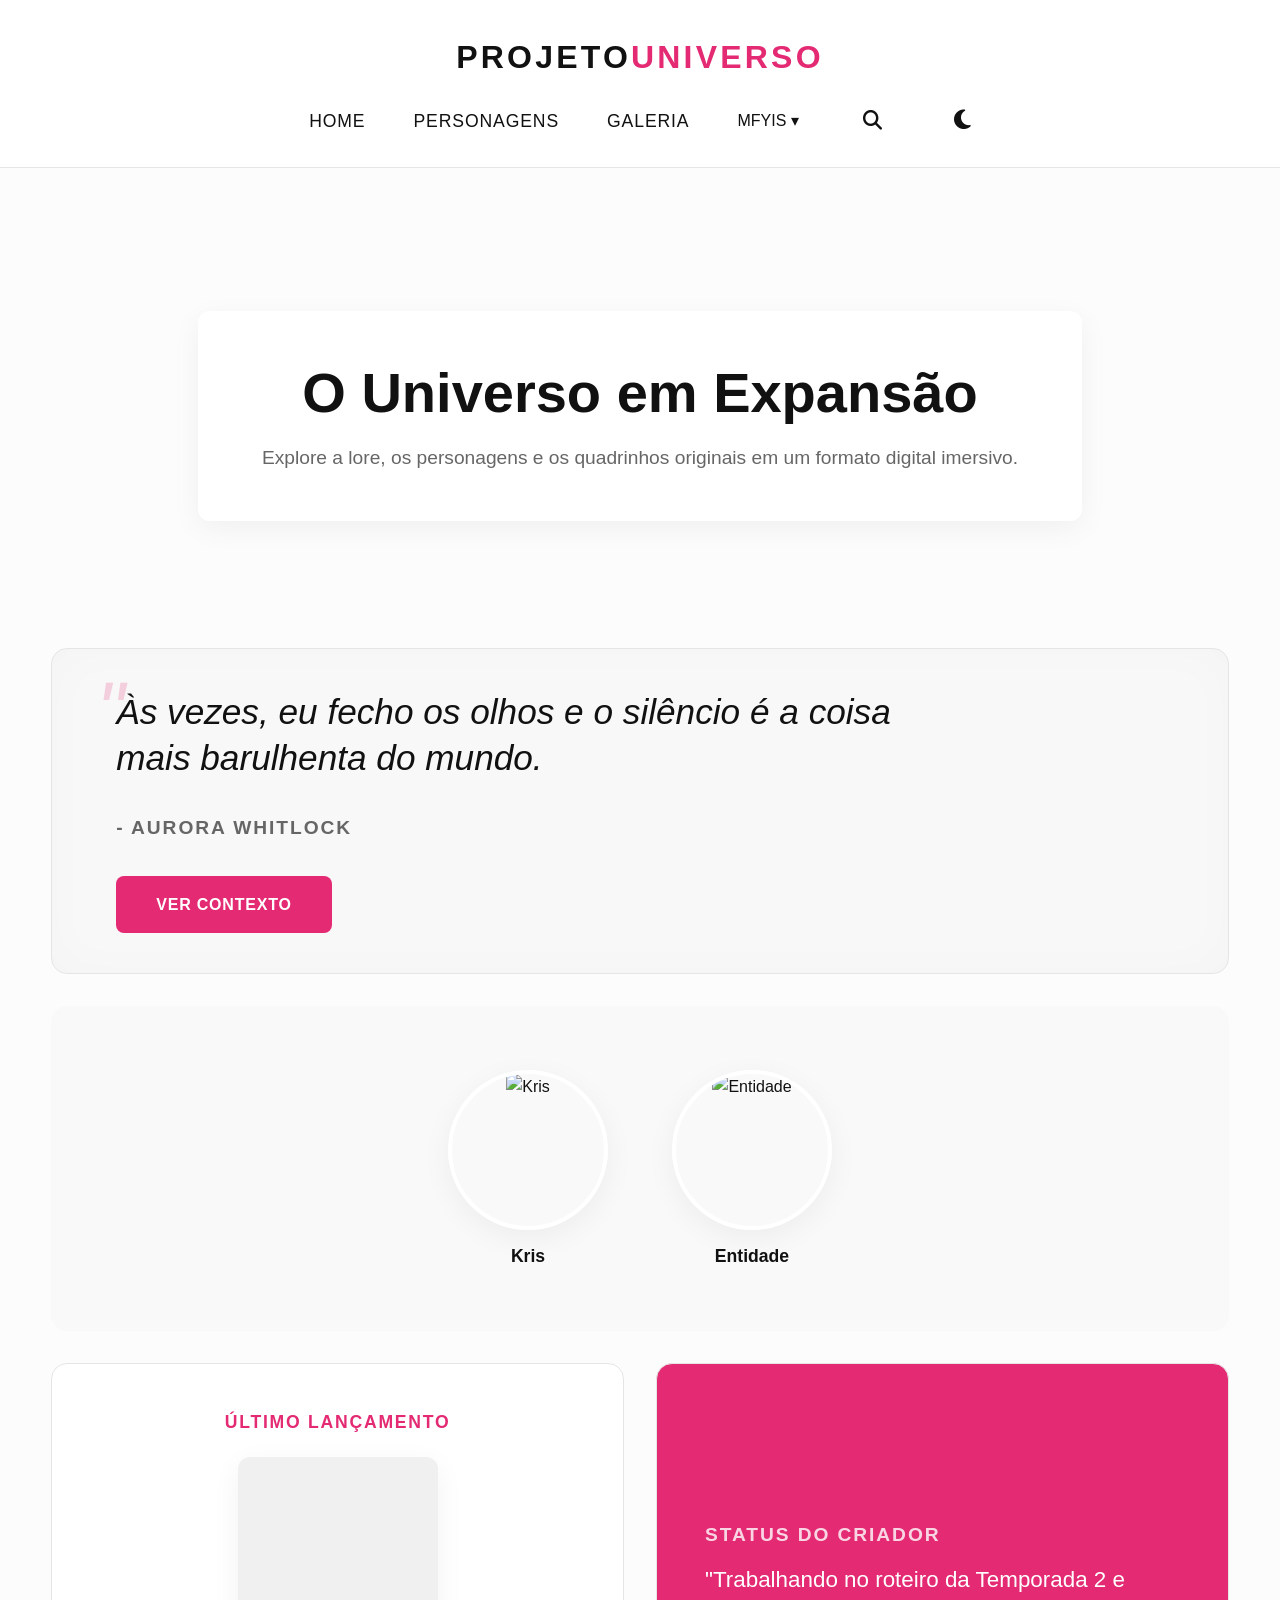
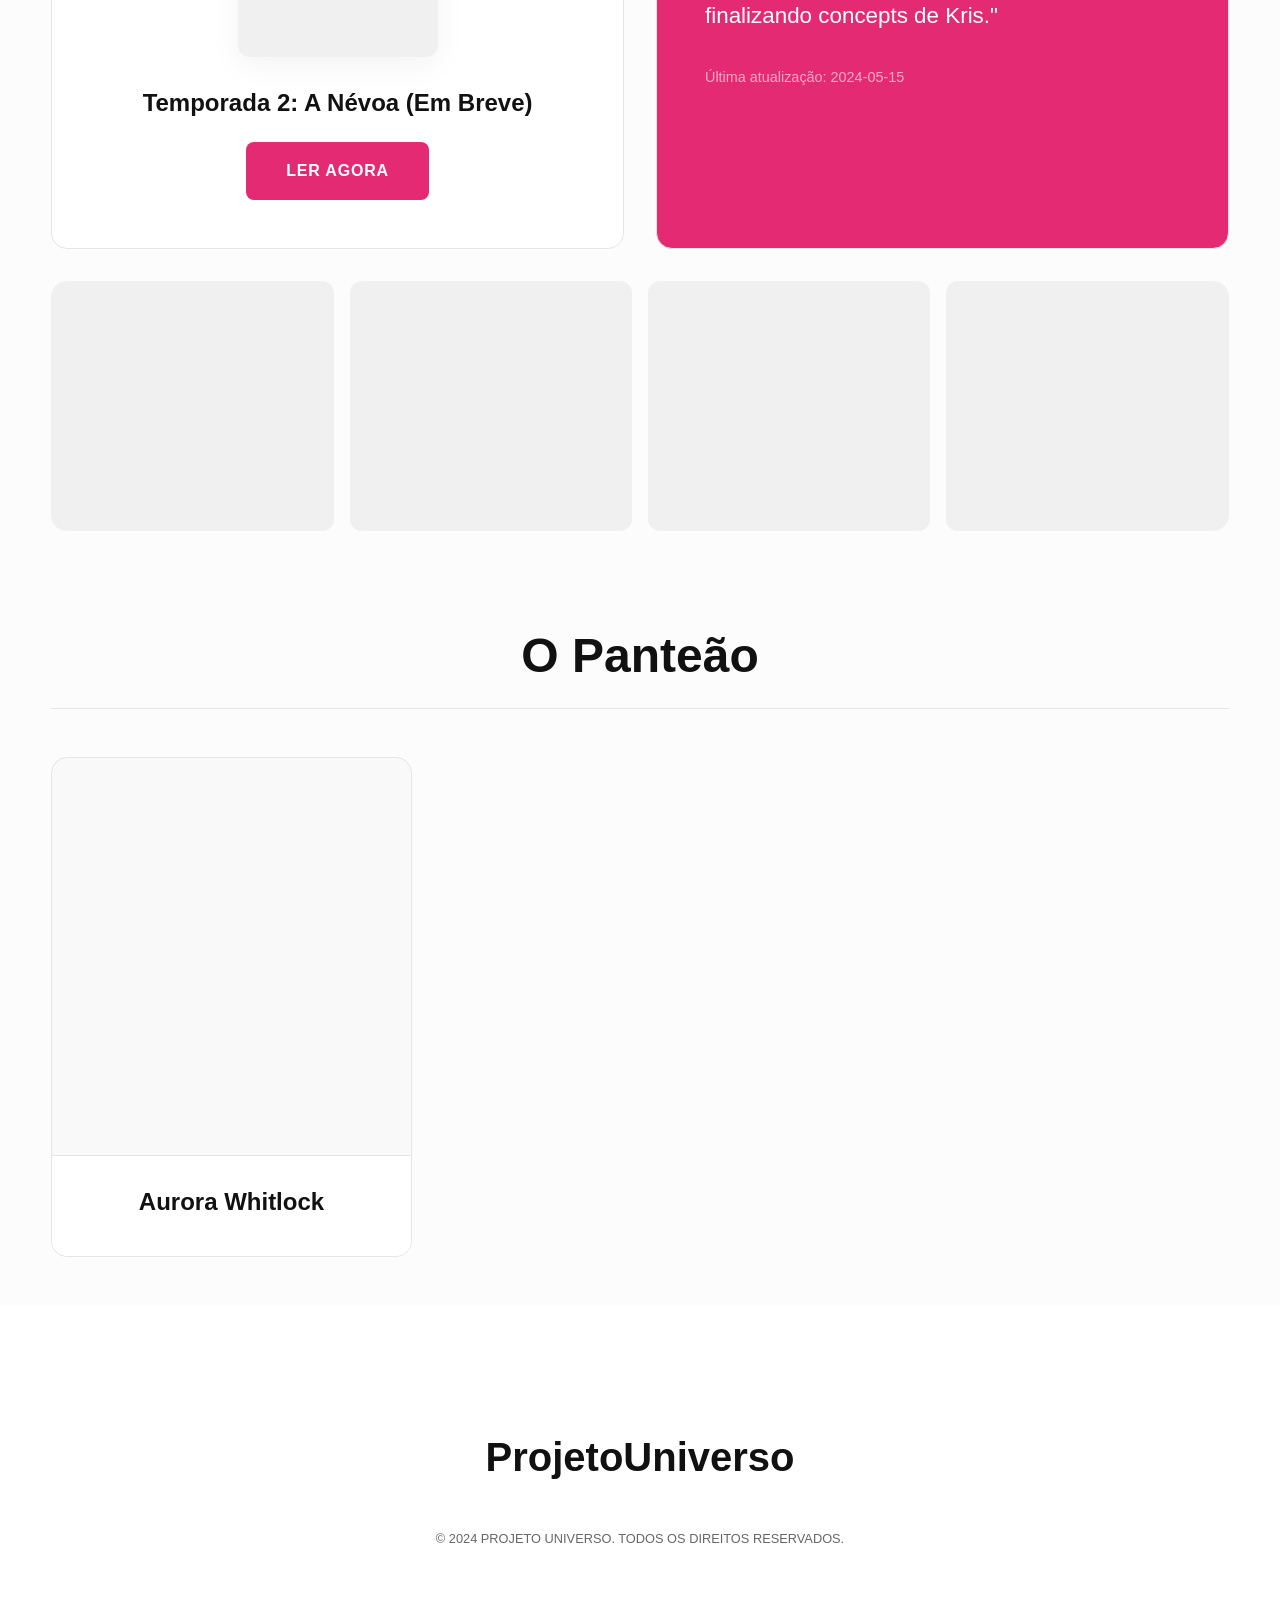
==== index.html @ 07e74000 "Upload inicial da estrutura do SGLM-O" ====
<!DOCTYPE html>
<html lang="pt-BR">
<head>
    <meta charset="UTF-8">
    <meta name="viewport" content="width=device-width, initial-scale=1.0">
    <title>Projeto Universo</title>
    <link rel="stylesheet" href="css/style.css">
    <link rel="stylesheet" href="https://cdnjs.cloudflare.com/ajax/libs/font-awesome/6.4.0/css/all.min.css">
</head>
<body>

    <!-- Global Header -->
    <div id="app-header"></div>

    <main class="container">
        <!-- THE MEGA HOME BENTO GRID -->
        <div class="bento-grid">

            <!-- L1: Hero Banner (Span 12) -->
            <div class="bento-item mega-hero" id="home-hero">
                <!-- Dynamically injected via main.js -->
            </div>

            <!-- L2: Quote Engine (Span 12) -->
            <div class="quote-engine-block" id="home-quote">
                <!-- Dynamically injected via main.js -->
            </div>

            <!-- L3: Categories / Secondary Characters (Span 12) -->
            <div class="bento-item categories-block" id="home-categories">
                <!-- Dynamically injected via main.js -->
            </div>

            <!-- L4: Latest Release (Span 6) -->
            <div class="bento-item mega-release minimal-panel" id="home-latest">
                <!-- Dynamically injected via main.js -->
            </div>

            <!-- L4: Creator Status (Span 6) -->
            <div class="bento-item creator-status-card minimal-panel" id="home-status">
                <!-- Dynamically injected via main.js -->
            </div>

            <!-- L5: Gallery Mosaic (Span 12) -->
            <div class="bento-item gallery-mosaic" id="home-gallery">
                <!-- Dynamically injected via main.js -->
            </div>

        </div>

        <!-- THE PANTHEON (Hub de Personagens) -->
        <h2 id="panteao" class="section-title">O Panteão</h2>
        <div id="characters-grid" class="characters-grid">
            <!-- Dynamically injected via main.js -->
        </div>

    </main>

    <!-- Global Footer -->
    <div id="app-footer"></div>

    <!-- Scripts -->
    <script src="js/database.js"></script>
    <script src="js/main.js"></script>
</body>
</html>
---- css/style.css ----
:root {
    --color-bg-main: #FCFCFC; /* Branco ultra limpo */
    --color-surface: #FFFFFF; /* Superfícies puras */
    --color-primary: #E32A73; /* Rosa Vibrante */
    --color-text-main: #111111; /* Quase preto */
    --color-text-muted: #666666; /* Texto secundário */
    --color-border: #E5E5E5; /* Borda sutil */

    --border-radius-minimal: 16px;
    --transition-smooth: all 0.3s ease;
    --shadow-hover: 0 8px 30px rgba(0, 0, 0, 0.05);
}

@font-face {
    font-family: 'EuropaGroteskSH';
    src: url('../fonts/EuropaGroteskSH.woff2') format('woff2'),
         url('../fonts/EuropaGroteskSH.ttf') format('truetype');
    font-weight: normal;
    font-style: normal;
}

* {
    margin: 0;
    padding: 0;
    box-sizing: border-box;
}

body {
    font-family: 'EuropaGroteskSH', 'Inter', 'Helvetica Neue', sans-serif;
    background-color: var(--color-bg-main);
    color: var(--color-text-main);
    line-height: 1.6;
    overflow-x: hidden;
    display: flex;
    flex-direction: column;
    min-height: 100vh;
}

a {
    text-decoration: none;
    color: inherit;
    transition: var(--transition-smooth);
}

a:hover {
    color: var(--color-primary);
}

h1, h2, h3, h4 {
    color: var(--color-text-main);
    font-weight: 700;
    line-height: 1.2;
}

h1 {
    font-size: 3.5rem;
    margin-bottom: 1rem;
}

h2 {
    font-size: 2.5rem;
    margin-bottom: 1rem;
}

p {
    color: var(--color-text-muted);
}

/* Header Global Centralizado */
.global-header {
    position: sticky;
    top: 0;
    z-index: 9999;
    /* Alterado para usar a variável dinâmica de superfície */
    background-color: var(--color-surface); 
    backdrop-filter: blur(8px);
    /* Alterado para usar a variável dinâmica de borda */
    border-bottom: 1px solid var(--color-border);
    padding: 2rem;
    display: flex;
    flex-direction: column;
    align-items: center;
    gap: 1.5rem;
}

.global-header .logo {
    font-size: 2rem;
    font-weight: bold;
    color: var(--color-text-main);
    text-transform: uppercase;
    letter-spacing: 0.1em;
}

.global-header .logo span {
    color: var(--color-primary);
}

.global-header .nav-links {
    display: flex;
    flex-wrap: wrap; justify-content: center; gap: 3rem;
}

.global-header .nav-links a {
    font-weight: 500;
    font-size: 1.1rem;
    text-transform: uppercase;
    letter-spacing: 0.05em;
    position: relative;
}



/* Dropdown Menu */
.dropdown {
    position: relative;
    display: inline-block;
}

.dropdown-content {
    display: none;
    position: absolute;
    background-color: var(--color-surface);
    min-width: 160px;
    box-shadow: var(--shadow-hover);
    z-index: 1;
    border: 1px solid var(--color-border);
    border-radius: 8px;
    top: 100%;
    left: 50%;
    transform: translateX(-50%);
    padding: 0.5rem 0;
}

.dropdown-content a {
    color: var(--color-text-main);
    padding: 0.8rem 1rem;
    text-decoration: none;
    display: block;
    font-size: 0.9rem !important;
    text-align: center;
}

.dropdown-content a:hover {
    background-color: var(--color-border); /* Para respeitar o Dark Mode */
    color: var(--color-primary);
}

.dropdown:hover .dropdown-content {
    display: block;
}

/* Blindagem Visual de Imagens */
.img-wrapper {
    overflow: hidden;
    position: relative;
    width: 100%;
    background-color: #F0F0F0; /* Fallback */
    border-radius: inherit;
}

.img-responsive {
    width: 100%;
    height: 100%;
    max-width: 100%;
    object-fit: cover;
    display: block;
}

.aspect-square { aspect-ratio: 1/1; }
.aspect-portrait { aspect-ratio: 4/5; }
.aspect-landscape { aspect-ratio: 16/9; }
.aspect-cinematic { aspect-ratio: 21/9; }
.img-circle { aspect-ratio: 1/1; border-radius: 50%; }

/* Lore & Layout Utilities */
.feature-block {
    display: flex;
    flex-wrap: wrap;
    align-items: center;
    gap: 4rem;
    padding: 6rem 0;
}

.feature-block > * {
    flex: 1 1 400px;
}

.feature-block.alt-reverse {
    flex-direction: row-reverse;
}

.badges-row {
    display: flex;
    justify-content: center;
    gap: 4rem;
    padding: 6rem 0;
    flex-wrap: wrap;
}

.badge-item {
    text-align: center;
    width: 200px;
}

.badge-item h4 {
    margin-top: 1.5rem;
    color: var(--color-text-main);
}

.wide-banner {
    padding: 6rem 0;
}

.grid-complex {
    display: grid;
    grid-template-columns: 1fr 2fr 1fr;
    gap: 3rem;
    align-items: center;
    padding: 6rem 0;
}

.footer-cards {
    display: grid;
    grid-template-columns: repeat(auto-fit, minmax(300px, 1fr));
    gap: 2rem;
    padding: 4rem 0;
}

/* Footer Global */
.global-footer {
    margin-top: auto;
    background-color: var(--color-surface);
    color: #FFFFFF;
    padding: 5rem 2rem;
    text-align: center;
}

.global-footer h3 {
    color: #FFFFFF;
    font-size: 1.8rem;
    margin-bottom: 1rem;
    letter-spacing: 0.05em;
}

.global-footer p {
    color: #888888;
    margin-bottom: 3rem;
    max-width: 600px;
    margin-left: auto;
    margin-right: auto;
    font-size: 1.1rem;
}

.global-footer .copyright {
    font-size: 0.9rem;
    border-top: 1px solid #333333;
    padding-top: 2rem;
    color: #555555;
    text-transform: uppercase;
    letter-spacing: 0.1em;
}

/* Utilidade Minimalista para Blocos */
.minimal-panel {
    background-color: var(--color-surface);
    border: 1px solid var(--color-border);
    border-radius: var(--border-radius-minimal);
    transition: var(--transition-smooth);
}

.minimal-panel:hover {
    box-shadow: var(--shadow-hover);
    transform: translateY(-2px);
}

/* Layout Base - Bento Grid */
.container {
    max-width: 1600px;
    margin: 0 auto;
    width: 92%; padding: 3rem 0;
    flex: 1;
}

.bento-grid {
    display: grid;
    grid-template-columns: repeat(12, 1fr);
    grid-auto-rows: minmax(250px, auto);
    gap: 2rem;
}

.bento-item {
    border-radius: var(--border-radius-minimal);
    overflow: hidden;
    position: relative;
    padding: 3rem;
}

/* Mega Home Dynamic Blocks */
.mega-hero {
    grid-column: span 12;
    position: relative;
    border-radius: var(--border-radius-minimal);
    overflow: hidden;
    min-height: 400px;
    display: flex;
    align-items: center;
    justify-content: center;
}

.mega-hero .content-overlay {
    position: absolute;
    z-index: 2;
    text-align: center;
    background: rgba(255, 255, 255, 0.85);
    padding: 3rem 4rem;
    border-radius: 12px;
    backdrop-filter: blur(10px);
    box-shadow: var(--shadow-hover);
}

.mega-release {
    grid-column: span 6;
    display: flex;
    flex-direction: column;
    align-items: center;
    justify-content: center;
    padding: 3rem;
    text-align: center;
    background: var(--color-surface);
}

/* JOIA DO PROJETO: Motor de Citações (Pop-out) */
.quote-engine-block {
    grid-column: span 12;
    background-color: #F8F8F8;
    border: 1px solid var(--color-border);
    border-radius: var(--border-radius-minimal);
    position: relative;
    overflow: visible; /* CRITICAL for pop-out effect */
    display: flex;
    align-items: center;
    padding: 2.5rem 4rem;
    box-shadow: inset 0 0 50px rgba(0,0,0,0.02);
}

.quote-engine-block .quote-content {
    flex: 1;
    z-index: 2;
    padding-right: 250px; /* Space for the image */
}

.quote-text {
    font-size: 2.2rem;
    font-style: italic;
    color: var(--color-text-main);
    line-height: 1.3;
    margin-bottom: 100px;
    position: relative;
}

.quote-text::before {
    content: '"';
    font-size: 5rem;
    color: var(--color-primary);
    opacity: 0.2;
    position: absolute;
    top: -30px;
    left: -20px;
}

.quote-engine-block .character-popout {
    position: absolute;
    right: 20px;
    bottom: 0;
    width: 350px;
    z-index: 3;
    pointer-events: none; /* Let clicks pass through if needed */
    filter: drop-shadow(-10px 10px 20px rgba(0,0,0,0.15));
    transform: translateY(20px) scale(1.05); /* The Pop-out magic */
}

/* Mosaico Galeria */
.gallery-mosaic {
    grid-column: span 12;
    display: grid;
    grid-template-columns: 1fr 1fr 1fr 1fr;
    gap: 1rem;
    padding: 0; /* No padding, pure images */
    border: none;
    background: transparent;
}

.mosaic-item {
    border-radius: 12px;
    overflow: hidden;
    height: 100%;
}

/* Creator Status */
.creator-status-card {
    grid-column: span 6;
    background: var(--color-primary);
    color: #FFFFFF;
    display: flex;
    flex-direction: column;
    justify-content: center;
    padding: 3rem;
}

/* Categories / Personagens Secundários (Zoom Interno) */
.categories-block {
    grid-column: span 12;
    background-color: #F9F9F9;
    padding: 4rem 2rem;
    display: flex;
    justify-content: center;
    align-items: center;
    gap: 4rem;
    flex-wrap: wrap;
    border-radius: var(--border-radius-minimal);
}

.category-circle-wrapper {
    width: 160px;
    height: 160px;
    border-radius: 50%;
    overflow: hidden;
    position: relative;
    margin: 0 auto;
    box-shadow: var(--shadow-hover);
    border: 4px solid var(--color-surface);
}
.category-circle-wrapper img {
    width: 100%;
    height: 100%;
    object-fit: cover;
    transition: transform 0.5s cubic-bezier(0.25, 0.46, 0.45, 0.94);
}
.category-item:hover .category-circle-wrapper img {
    transform: scale(1.18);
}
.category-item {
    text-align: center;
    cursor: pointer;
    transition: var(--transition-smooth);
}
.category-item h4 {
    margin-top: 1rem;
    font-size: 1.1rem;
    color: var(--color-text-main);
}

.creator-status-card h3 {
    color: #FFFFFF;
    font-size: 1.2rem;
    text-transform: uppercase;
    letter-spacing: 0.1em;
    margin-bottom: 1rem;
    opacity: 0.8;
}

.creator-status-card p {
    color: #FFFFFF;
    font-size: 1.4rem;
    font-weight: 500;
}

/* Hub Characters (Masonry/Grid) */
.section-title {
    margin-top: 6rem;
    margin-bottom: 3rem;
    font-size: 3rem;
    padding-bottom: 1.5rem;
    border-bottom: 1px solid var(--color-border);
    text-align: center;
}

.characters-grid {
    display: grid;
    grid-template-columns: repeat(auto-fill, minmax(320px, 1fr));
    gap: 3rem;
}

.character-card {
    position: relative;
    height: 500px;
    background-color: #F9F9F9;
    display: flex;
    flex-direction: column;
    justify-content: flex-end;
    padding: 0;
    overflow: hidden;
}

.character-card img.char-png {
    position: absolute;
    bottom: 0;
    left: 50%;
    transform: translateX(-50%);
    max-height: 100%;
    z-index: 1;
    transition: var(--transition-smooth);
}

.character-card:hover img.char-png {
    transform: translateX(-50%) scale(1.02);
}

.character-card .info {
    position: relative;
    z-index: 2;
    background: var(--color-surface);
    padding: 2rem;
    text-align: center;
    border-top: 1px solid var(--color-border);
}

.character-card .info h3 {
    margin-bottom: 0.5rem;
    font-size: 1.5rem;
}

.character-card .info span {
    font-size: 1rem;
    color: var(--color-text-muted);
    text-transform: uppercase;
    letter-spacing: 0.05em;
}

/* Character Template - Continuous Dossier */
.char-header {
    height: 50vh;
    background-size: cover;
    background-position: center;
    background-color: #F5F5F5;
    border-bottom: 1px solid var(--color-border);
}

.dossier-container {
    max-width: 900px;
    margin: 0 auto;
    width: 92%; padding: 3rem 0;
    background: var(--color-surface);
    border: 1px solid var(--color-border);
    border-top: none;
}

.dossier-title {
    font-size: 4rem;
    text-align: center;
    color: var(--color-text-main);
    margin-bottom: 4rem;
    text-transform: uppercase;
    letter-spacing: 0.05em;
}

.dossier-section {
    padding-bottom: 5rem;
    text-align: center;
}

.dossier-section h2 {
    font-size: 2rem;
    color: var(--color-primary);
    margin-bottom: 2.5rem;
    text-transform: uppercase;
    letter-spacing: 0.1em;
}

.dossier-separator {
    border: none;
    height: 1px;
    background: linear-gradient(to right, transparent, var(--color-border), transparent);
    margin: 0 auto 5rem;
    width: 60%;
}

.data-grid {
    display: grid;
    grid-template-columns: repeat(auto-fit, minmax(200px, 1fr));
    gap: 2rem;
    text-align: center;
}

.data-row {
    margin-bottom: 100px;
}

.data-row strong {
    color: var(--color-text-main);
    display: block;
    font-size: 1rem;
    text-transform: uppercase;
    letter-spacing: 0.1em;
    margin-bottom: 0.5rem;
}

.data-row p {
    font-size: 1.1rem;
    color: var(--color-text-muted);
}

.relation-card {
    background-color: #F9F9F9;
    border: 1px solid var(--color-border);
    padding: 2.5rem;
    border-radius: var(--border-radius-minimal);
    margin-bottom: 100px;
    text-align: center;
}

.relation-card h4 {
    font-size: 1.5rem;
    color: var(--color-primary);
    margin-bottom: 1rem;
}

.gallery-grid {
    display: grid;
    grid-template-columns: repeat(auto-fill, minmax(320px, 1fr));
    gap: 1.5rem;
}

.gallery-item {
    width: 100%;
    aspect-ratio: 1;
    object-fit: cover;
    border-radius: var(--border-radius-minimal);
    border: 1px solid var(--color-border);
}

/* =========================================
   SGLM-O: PREMIUM DARK MODE
   ========================================= */
body.dark-mode {
    /* Paleta Base Sofisticada (Pretos profundos e Cinzas elegantes) */
    --color-bg-main: #09090B; /* Preto absoluto pro fundo da página */
    --color-surface: #18181B; /* Cinza chumbo para os painéis e cards */
    --color-text-main: #FAFAFA; /* Branco puro para alto contraste na leitura */
    --color-text-muted: #A1A1AA; /* Cinza prateado para subtítulos */
    --color-border: #27272A; /* Borda quase invisível, só para dar volume */
    --shadow-hover: 0 8px 30px rgba(0, 0, 0, 0.6); /* Sombra mais densa */
}

body.dark-mode .mega-hero .content-overlay {
    background: rgba(17, 17, 17, 0.85); /* Fundo escuro com a mesma transparência */
}

/* 1. Header & Glassmorphism no Dark Mode */
body.dark-mode .global-header {
    background-color: rgba(9, 9, 11, 0.85) !important;
    border-bottom: 1px solid var(--color-border) !important;
}

body.dark-mode .dropdown-content {
    background-color: var(--color-surface) !important;
    border-color: transparent !important; /* Remove a bordinha visível */
    box-shadow: 0 10px 40px rgba(0, 0, 0, 0.6) !important; /* Sombra premium para dar profundidade */
}

/* 2. Seamless Dark Mode (Efeito "Sem Caixas") */
body.dark-mode .quote-engine-block,
body.dark-mode .categories-block,
body.dark-mode .character-card,
body.dark-mode .relation-card,
body.dark-mode .minimal-panel {
    background-color: transparent !important;
    border-color: transparent !important;
    box-shadow: none !important;
}

body.dark-mode .character-card .info {
    background-color: transparent !important;
    border-top: none !important;
}

body.dark-mode .category-circle-wrapper {
    border-color: transparent !important;
    background-color: transparent !important;
}

/* 3. Ajuste fino de Contrastes Específicos */
body.dark-mode .toast-message {
    background-color: var(--color-surface) !important;
    color: var(--color-text-main) !important;
    border-left: 4px solid var(--color-primary) !important;
}

/* =========================================
   HOTFIX: CORREÇÃO DOS ESPAÇAMENTOS QUEBRADOS
   ========================================= */
.quote-text { margin-bottom: 2rem !important; }
.data-row { margin-bottom: 2rem !important; }
.relation-card { margin-bottom: 2rem !important; }
.gallery-toolbar { margin-bottom: 2rem !important; }

/* 4. Suavização de Imagens Brilhantes (Opcional, mas muito premium) */
body.dark-mode img {
    filter: brightness(0.9) contrast(1.1);
    transition: filter 0.3s ease;
}

body.dark-mode img:hover {
    filter: brightness(1) contrast(1);
}

.manga-container {
    max-width: 800px;
    margin: 0 auto;
    display: flex;
    flex-direction: column;
}

.manga-page {
    width: 100%;
    display: block;
    margin: 0;
}

/* Utilities */
.btn {
    display: inline-block;
    padding: 1rem 2.5rem;
    background-color: var(--color-primary);
    color: #FFFFFF !important;
    border-radius: 8px;
    font-weight: 600;
    transition: var(--transition-smooth);
    border: none;
    cursor: pointer;
    text-transform: uppercase;
    letter-spacing: 0.05em;
}

.btn:hover {
    background-color: #c21e5e;
    color: #FFFFFF !important;
    transform: translateY(-2px);
    box-shadow: var(--shadow-hover);
}

.btn-outline {
    background-color: transparent;
    color: var(--color-text-main) !important;
    border: 1px solid var(--color-border);
}

.btn-outline:hover {
    border-color: var(--color-primary);
    background-color: var(--color-primary);
    color: #FFFFFF !important;
}

.text-center {
    text-align: center;
    margin-bottom: 3rem;
}
/* SGLM-O PREMIUM MINIMALIST & GALLERY ARMOR */

.img-container {
    aspect-ratio: 1 / 1;
    overflow: hidden;
    border-radius: 8px;
    background-color: var(--color-surface);
    position: relative;
}

.img-fit {
    width: 100%;
    height: 100%;
    object-fit: cover;
    display: block;
}

/* RARITY BADGES */
.rarity-badge {
    position: absolute;
    top: 10px;
    left: 10px;
    width: 20px;
    height: 20px;
    border-radius: 50%;
    z-index: 10;
    box-shadow: 0 2px 4px rgba(0,0,0,0.3);
    border: 2px solid rgba(255,255,255,0.8);
}

.rarity-common { background-color: #A0A0A0; }
.rarity-rare { background-color: #4A90E2; }
.rarity-epic { background-color: #9013FE; }
.rarity-legendary { background-color: #F5A623; }

.rarity-aurora {
    background: linear-gradient(45deg, #E32A73, #500020, #E32A73);
    background-size: 200% 200%;
    animation: auroraFlow 3s ease infinite;
}

@keyframes auroraFlow {
    0% { background-position: 0% 50%; }
    50% { background-position: 100% 50%; }
    100% { background-position: 0% 50%; }
}

/* GALLERY GRID LAYOUTS */
.gallery-toolbar {
    display: flex;
    gap: 1.5rem;
    margin-bottom: 100px;
    align-items: center;
    flex-wrap: wrap;
}

.albums-grid {
    display: grid;
    grid-template-columns: repeat(auto-fill, minmax(320px, 1fr));
    gap: 3rem; /* 3rem minimum gap enforced */
}

.album-card {
    display: flex;
    flex-direction: column;
    gap: 0.5rem;
    cursor: pointer;
    transition: transform 0.2s;
}

.album-card:hover {
    transform: translateY(-5px);
}

.album-labels {
    font-size: 0.85rem;
    color: var(--color-text-muted);
    display: flex;
    justify-content: space-between;
}

.album-title {
    font-weight: 600;
    color: var(--color-text-main);
    margin: 0;
}

.photos-grid {
    display: grid;
    grid-template-columns: repeat(auto-fill, minmax(320px, 1fr));
    gap: 3rem; /* Enforced */
}

.photo-card {
    display: flex;
    flex-direction: column;
    gap: 0.5rem;
    position: relative;
}

.photo-card .drag-handle {
    display: none;
    position: absolute;
    top: 10px;
    right: 10px;
    background: rgba(0,0,0,0.6);
    color: white;
    width: 30px;
    height: 30px;
    border-radius: 4px;
    text-align: center;
    line-height: 30px;
    cursor: grab;
    z-index: 20;
}

.edit-mode .photo-card .drag-handle {
    display: block;
}

/* ADVANCED PHOTO VIEWER MODAL */
.photo-modal {
    position: fixed;
    top: 0;
    left: 0;
    width: 100%;
    height: 100%;
    background-color: rgba(10, 10, 10, 0.95);
    z-index: 9999;
    display: flex;
    flex-direction: column;
    opacity: 0;
    pointer-events: none;
    transition: opacity 0.3s ease;
}

.photo-modal.active {
    opacity: 1;
    pointer-events: auto;
}

.modal-header {
    display: flex;
    justify-content: flex-end;
    padding: 1.5rem;
}

.modal-close {
    background: none;
    border: none;
    color: white;
    font-size: 2rem;
    cursor: pointer;
}

.modal-body {
    flex: 1;
    display: flex;
    align-items: center;
    justify-content: center;
    position: relative;
    padding: 2rem;
    overflow: hidden;
}

.modal-img {
    max-width: 100%;
    max-height: 100%;
    object-fit: contain; /* Respect original ratio */
    transition: transform 0.3s ease;
}

.modal-nav {
    position: absolute;
    top: 50%;
    transform: translateY(-50%);
    background: rgba(255,255,255,0.1);
    border: none;
    color: white;
    font-size: 3rem;
    padding: 2rem 1rem;
    cursor: pointer;
    transition: background 0.2s;
}

.modal-nav:hover { background: rgba(255,255,255,0.2); }
.modal-nav.prev { left: 0; }
.modal-nav.next { right: 0; }

.modal-footer {
    display: flex;
    justify-content: center;
    gap: 2rem;
    padding: 1.5rem;
    color: white;
}

.modal-footer button {
    background: none;
    border: none;
    color: white;
    font-size: 1.2rem;
    cursor: pointer;
}
/* Floating Dock Controls */
.reader-dock {
    position: fixed;
    bottom: 100px;
    left: 50%;
    transform: translateX(-50%);
    background: rgba(17, 17, 17, 0.85);
    backdrop-filter: blur(10px);
    border: 1px solid #333333;
    padding: 1rem 2rem;
    border-radius: 50px;
    display: flex;
    gap: 1.5rem;
    z-index: 9999;
    box-shadow: 0 10px 30px rgba(0,0,0,0.5);
}

.dock-btn {
    background: none;
    border: none;
    color: #FFFFFF;
    font-size: 1.2rem;
    cursor: pointer;
    transition: color 0.2s;
}

.dock-btn:hover, .dock-btn.active {
    color: var(--color-primary);
}

.dock-divider {
    width: 1px;
    background: #444;
}

.single-page-mode .manga-page {
    display: none;
    max-height: 90vh;
    width: auto;
    max-width: 100%;
    object-fit: contain;
}

.single-page-mode .manga-page.active {
    display: block;
}

.page-nav {
    display: none;
}

.single-page-mode .page-nav {
    display: flex;
    position: fixed;
    top: 50%;
    transform: translateY(-50%);
    background: rgba(0,0,0,0.5);
    color: white;
    border: none;
    font-size: 3rem;
    padding: 2rem 1rem;
    cursor: pointer;
    z-index: 100;
    transition: background 0.3s;
}

.single-page-mode .page-nav:hover {
    background: var(--color-primary);
}

.page-nav.prev { left: 0; border-top-right-radius: 12px; border-bottom-right-radius: 12px; }
.page-nav.next { right: 0; border-top-left-radius: 12px; border-bottom-left-radius: 12px; }

/* SGLM-O Toolbar Override */
.toolbar-select {
    padding: 0.8rem 1.2rem;
    border-radius: 8px;
    border: none !important;
    outline: none !important;
    background-color: var(--color-surface) !important;
    color: var(--color-text-main) !important;
    font-weight: 500;
    cursor: pointer;
    box-shadow: 0 2px 4px rgba(0,0,0,0.05);
    transition: var(--transition-smooth);
}

.toolbar-select:hover {
    box-shadow: var(--shadow-hover);
}

/* SGLM-O FAB & Star Icons */
.fab-edit {
    position: fixed;
    bottom: 100px;
    right: 40px;
    width: 60px;
    height: 60px;
    border-radius: 50%;
    background-color: var(--color-surface);
    color: var(--color-text-main);
    border: none;
    box-shadow: 0 4px 12px rgba(0,0,0,0.15);
    font-size: 1.5rem;
    cursor: pointer;
    z-index: 9999;
    transition: all 0.3s ease;
    display: flex;
    align-items: center;
    justify-content: center;
}

.fab-edit:hover {
    transform: translateY(-5px);
    box-shadow: 0 6px 16px rgba(0,0,0,0.2);
}

.fab-edit.active {
    background-color: var(--color-primary);
    color: #FFFFFF;
}

.cover-star {
    position: absolute;
    top: 15px;
    right: 15px;
    color: #FFFFFF;
    font-size: 1.5rem;
    z-index: 30;
    cursor: pointer;
    opacity: 0;
    transition: all 0.2s ease;
    filter: drop-shadow(0 2px 4px rgba(0,0,0,0.5));
}

.photo-card:hover .cover-star {
    opacity: 0.7;
}

.cover-star:hover {
    opacity: 1 !important;
    transform: scale(1.1);
}

.cover-star.is-cover {
    opacity: 1;
    color: var(--color-primary);
}

.photo-card {
    transition: transform 0.4s ease, opacity 0.4s ease;
}

/* SGLM-O Premium Toast */
.toast-container {
    position: fixed;
    top: 20px;
    left: 50%;
    transform: translateX(-50%);
    z-index: 10000;
    display: flex;
    flex-direction: column;
    gap: 10px;
    pointer-events: none;
}

.toast-message {
    background: #FFFFFF;
    color: var(--color-text-main);
    padding: 1rem 2rem;
    border-radius: 8px;
    border-left: 4px solid var(--color-primary);
    box-shadow: 0 4px 12px rgba(0,0,0,0.15);
    font-weight: 500;
    display: flex;
    align-items: center;
    gap: 1rem;
    pointer-events: auto;
    animation: slideDownToast 0.4s ease forwards;
    transition: opacity 0.4s ease, transform 0.4s ease;
}

.toast-message.hide {
    opacity: 0;
    transform: translateY(-20px);
}

@keyframes slideDownToast {
    from { opacity: 0; transform: translateY(-20px); }
    to { opacity: 1; transform: translateY(0); }
}

/* =========================================
   SGLM-O NATIVE GRID MASONRY
   ========================================= */
.masonry-native-grid {
    display: grid;
    gap: 0 3rem; /* Only horizontal gap, vertical handled by span/auto-rows */
    grid-auto-rows: 10px;
    align-items: start;
}

.masonry-grid-item {
    width: 100%;
    margin-bottom: 2rem; /* Ensure some bottom margin within the span */
    transition: transform 0.2s;
}

/* Allow dynamic height for album photos to preserve aspect ratio */
.album-masonry-img {
    aspect-ratio: auto !important; /* Override 1/1 */
    min-height: 200px;
}

body.dark-mode .omnibar-content,
body.dark-mode .modal-split,
body.dark-mode .lore-popover {
    border-color: transparent !important;
}

/* Fix CSS gap conflicts from old grid classes */
.photos-grid.masonry-native-grid {
    display: grid !important;
}

/* =========================================
   SGLM-O ASSET INSPECTION MODAL (SPLIT-SCREEN)
   ========================================= */
.photo-modal {
    position: fixed;
    top: 0;
    left: 0;
    width: 100%;
    height: 100%;
    background-color: rgba(10, 10, 10, 0.95);
    z-index: 9999;
    opacity: 0;
    pointer-events: none;
    transition: opacity 0.3s ease;
    display: flex;
    justify-content: center;
    align-items: center;
    padding: 2rem;
}

.photo-modal.active {
    opacity: 1;
    pointer-events: auto;
}

.modal-split {
    display: flex;
    width: 100%;
    max-width: 1600px;
    height: 100%;
    max-height: 90vh;
    background-color: var(--color-surface);
    border-radius: 16px;
    overflow: hidden;
    box-shadow: 0 25px 50px -12px rgba(0, 0, 0, 0.5);
}

.modal-img-container {
    flex: 0 0 75%;
    background-color: var(--color-bg-main);
    display: flex;
    align-items: center;
    justify-content: center;
    overflow: hidden;
    position: relative;
    cursor: grab;
}

.modal-img-container:active {
    cursor: grabbing;
}

.modal-img {
    max-width: 100%;
    max-height: 100%;
    object-fit: contain;
    transition: transform 0.1s ease-out;
    transform-origin: center center;
}

.modal-sidebar {
    flex: 0 0 25%;
    padding: 3rem 2rem;
    background-color: var(--color-surface);
    overflow-y: auto;
    border-left: 1px solid var(--color-border);
}

.modal-close {
    position: fixed;
    top: 2rem;
    right: 2rem;
    background: var(--color-surface);
    color: var(--color-text-main);
    border: none;
    width: 50px;
    height: 50px;
    border-radius: 50%;
    font-size: 2rem;
    cursor: pointer;
    z-index: 10000;
    display: flex;
    align-items: center;
    justify-content: center;
    box-shadow: 0 4px 12px rgba(0,0,0,0.15);
    transition: transform 0.2s ease;
}

.modal-close:hover {
    transform: scale(1.1);
    background: var(--color-primary);
    color: #FFF;
}

.modal-nav {
    position: fixed;
    top: 50%;
    transform: translateY(-50%);
    background: var(--color-surface);
    color: var(--color-text-main);
    border: none;
    width: 60px;
    height: 60px;
    border-radius: 50%;
    font-size: 2.5rem;
    cursor: pointer;
    z-index: 10000;
    display: flex;
    align-items: center;
    justify-content: center;
    box-shadow: 0 4px 12px rgba(0,0,0,0.15);
    transition: transform 0.2s ease;
}

.modal-nav:hover {
    transform: translateY(-50%) scale(1.1);
    background: var(--color-primary);
    color: #FFF;
}

.modal-nav.prev { left: 2rem; }
.modal-nav.next { right: calc(25% + 2rem); }

@media (max-width: 1024px) {
    .modal-split { flex-direction: column; }
    .modal-img-container { flex: 0 0 60%; }
    .modal-sidebar { flex: 0 0 40%; border-left: none; border-top: 1px solid var(--color-border); }
    .modal-nav.next { right: 2rem; }
}


/* FIX FOR MODAL VISIBILITY */
.photo-modal {
    position: fixed !important;
    top: 0 !important;
    left: 0 !important;
    width: 100vw !important;
    height: 100vh !important;
    background-color: rgba(10, 10, 10, 0.95) !important;
    z-index: 99999 !important;
    display: flex !important;
    justify-content: center !important;
    align-items: center !important;
    padding: 2rem !important;
    opacity: 0;
    pointer-events: none;
}

.photo-modal.active {
    opacity: 1 !important;
    pointer-events: auto !important;
}

.modal-split {
    display: flex !important;
    flex-direction: row !important;
    width: 100% !important;
    max-width: 1600px !important;
    height: 100% !important;
    max-height: 90vh !important;
    background-color: var(--color-surface) !important;
    border-radius: 16px !important;
    overflow: hidden !important;
    box-shadow: 0 25px 50px -12px rgba(0, 0, 0, 0.5) !important;
    z-index: 100000 !important;
}

.modal-img-container {
    flex: 0 0 75% !important;
    background-color: var(--color-bg-main) !important;
    display: flex !important;
    align-items: center !important;
    justify-content: center !important;
    position: relative !important;
}

.modal-sidebar {
    flex: 0 0 25% !important;
    padding: 3rem 2rem !important;
    background-color: var(--color-surface) !important;
    border-left: 1px solid var(--color-border) !important;
    display: block !important;
}

.modal-close, .modal-nav {
    z-index: 100001 !important;
}

/* =========================================
   SGLM-O OMNIBAR (SEARCH ENGINE)
========================================= */
#omnibar-overlay {
    position: fixed;
    top: 0;
    left: 0;
    width: 100vw;
    height: 100vh;
    background: rgba(0, 0, 0, 0.4);
    backdrop-filter: blur(8px);
    -webkit-backdrop-filter: blur(8px);
    z-index: 9999;
    display: flex;
    justify-content: center;
    align-items: flex-start;
    padding-top: 15vh;
    opacity: 0;
    pointer-events: none;
    transition: opacity 0.3s ease;
}

#omnibar-overlay.active {
    opacity: 1;
    pointer-events: auto;
}

#omnibar {
    width: 90%;
    max-width: 600px;
    background: var(--color-surface);
    border-radius: 12px;
    box-shadow: 0 20px 40px rgba(0,0,0,0.3);
    border: 1px solid var(--color-border);
    overflow: hidden;
    transform: translateY(-20px) scale(0.95);
    transition: transform 0.3s cubic-bezier(0.175, 0.885, 0.32, 1.275);
    display: flex;
    flex-direction: column;
}

#omnibar-overlay.active #omnibar {
    transform: translateY(0) scale(1);
}

#omnibar-input {
    width: 100%;
    border: none;
    padding: 1.5rem;
    font-size: 1.2rem;
    background: transparent;
    color: var(--color-text-main);
    outline: none;
    border-bottom: 1px solid var(--color-border);
    font-family: inherit;
}

#omnibar-input::placeholder {
    color: var(--color-text-muted);
}

#omnibar-results {
    max-height: 400px;
    overflow-y: auto;
    padding: 0.5rem 0;
}

.omnibar-group-title {
    padding: 0.8rem 1.5rem 0.3rem 1.5rem;
    font-size: 0.8rem;
    text-transform: uppercase;
    letter-spacing: 0.05em;
    color: var(--color-primary);
    font-weight: 600;
}

.omnibar-result {
    display: block;
    padding: 1rem 1.5rem;
    color: var(--color-text-main);
    text-decoration: none;
    font-size: 1rem;
    transition: background 0.2s, padding-left 0.2s;
    cursor: pointer;
}

.omnibar-result:hover,
.omnibar-result.selected {
    background: var(--color-bg-main);
    padding-left: 2rem;
    color: var(--color-primary);
}

.omnibar-empty {
    padding: 2rem;
    text-align: center;
    color: var(--color-text-muted);
}
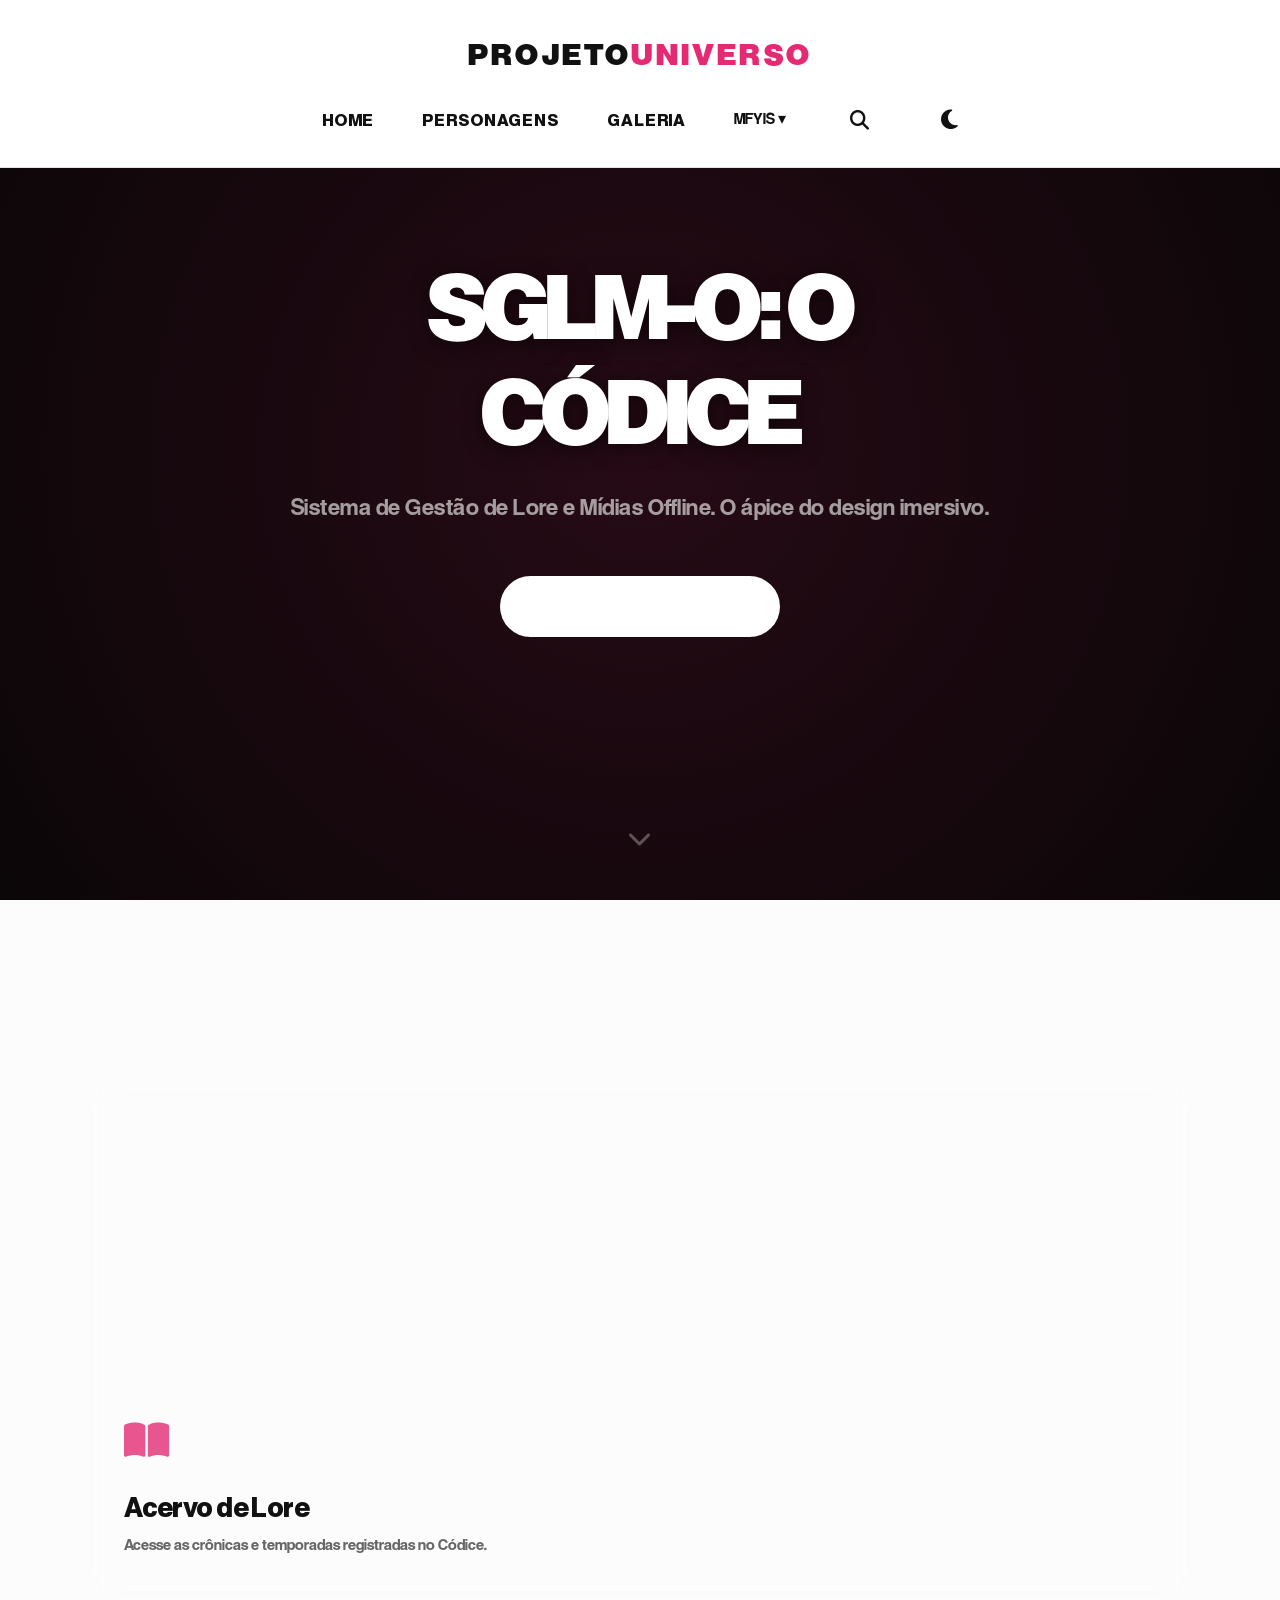
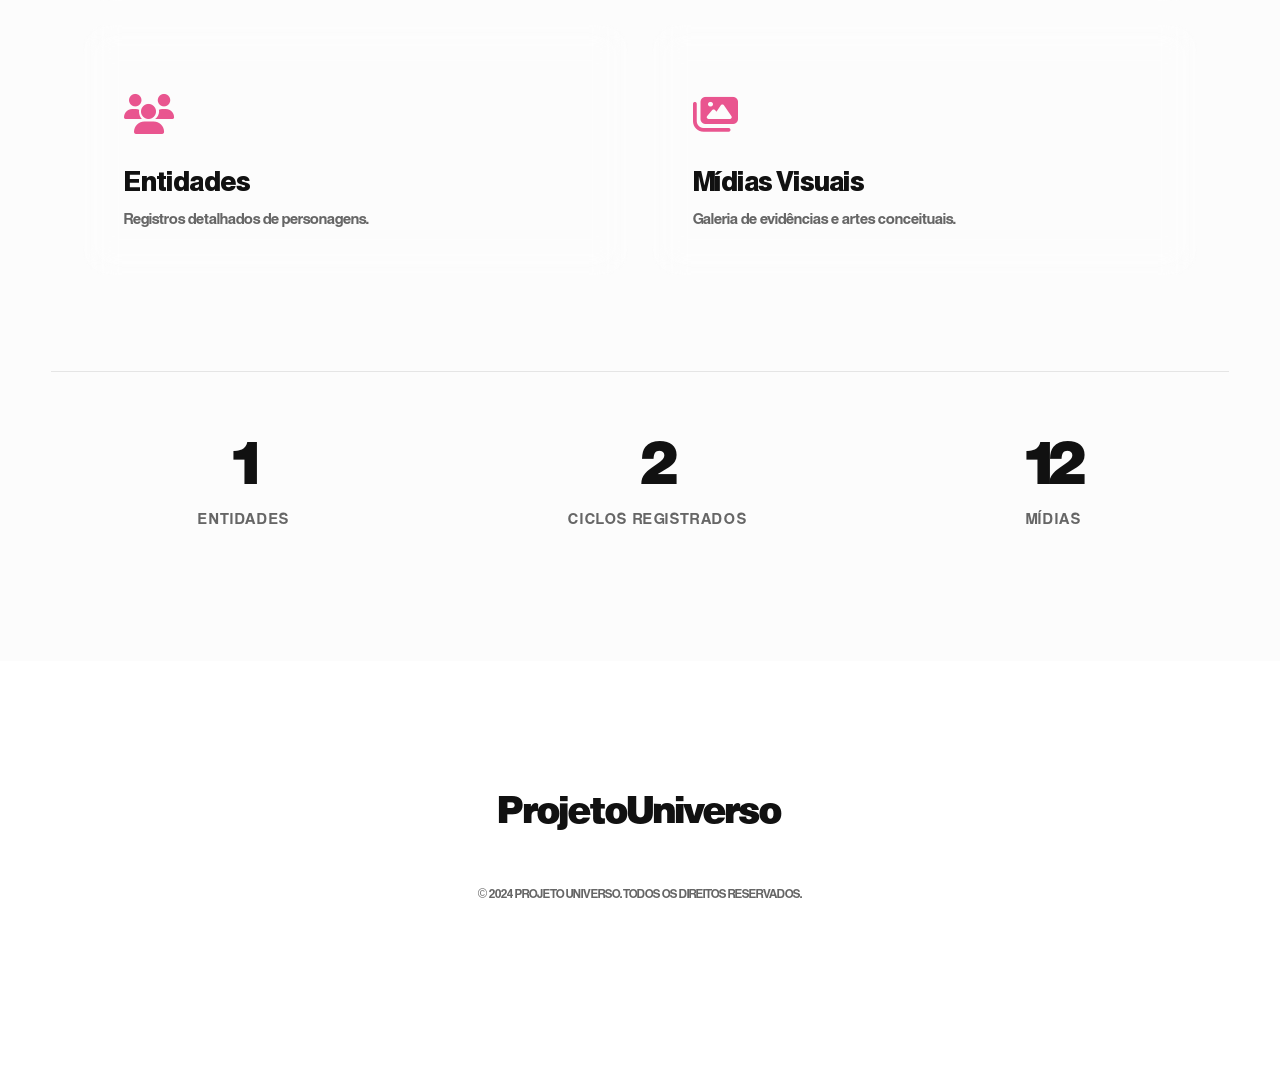
==== commit c97599be: "feat(ui): redesign index to AAA standard with Bento Grid and scroll animations - Restructured index." ====
--- a/index.html
+++ b/index.html
@@ -3,57 +3,79 @@
 <head>
     <meta charset="UTF-8">
     <meta name="viewport" content="width=device-width, initial-scale=1.0">
-    <title>Projeto Universo</title>
+    <title>SGLM-O: Projeto Aurora</title>
     <link rel="stylesheet" href="css/style.css">
     <link rel="stylesheet" href="https://cdnjs.cloudflare.com/ajax/libs/font-awesome/6.4.0/css/all.min.css">
 </head>
 <body>
 
     <!-- Global Header -->
-    <div id="app-header"></div>
+    <div id="app-header" style="position: absolute; width: 100%; z-index: 10000; background: transparent; border: none;"></div>
 
-    <main class="container">
-        <!-- THE MEGA HOME BENTO GRID -->
-        <div class="bento-grid">
+    <main class="home-main">
+        <!-- 1. THE HERO SECTION -->
+        <section class="hero hero-premium">
+            <div class="hero-bg-glow"></div>
+            <div class="hero-content reveal">
+                <h1 class="hero-title">SGLM-O: O CÓDICE</h1>
+                <p class="hero-subtitle">Sistema de Gestão de Lore e Mídias Offline. O ápice do design imersivo.</p>
+                <button class="btn btn-premium" onclick="document.getElementById('bento-modules').scrollIntoView({behavior: 'smooth'})">
+                    Acessar Sistema
+                </button>
+            </div>
+            <div class="scroll-indicator">
+                <i class="fa-solid fa-chevron-down"></i>
+            </div>
+        </section>
 
-            <!-- L1: Hero Banner (Span 12) -->
-            <div class="bento-item mega-hero" id="home-hero">
+        <!-- 2. TYPOGRAPHY MARQUEE -->
+        <div class="marquee-premium reveal">
+            <div class="marquee-content">
+                <span>LORE // PERSONAGENS // GALERIAS // ARQUIVOS CONFIDENCIAIS //</span>
+                <span>LORE // PERSONAGENS // GALERIAS // ARQUIVOS CONFIDENCIAIS //</span>
+                <span>LORE // PERSONAGENS // GALERIAS // ARQUIVOS CONFIDENCIAIS //</span>
+            </div>
+        </div>
+
+        <!-- 3. THE BENTO GRID -->
+        <section id="bento-modules" class="bento-container container">
+            <div class="bento-grid-modern">
+                <!-- Cards (Dynamically injected via main.js or hardcoded based on request) -->
+                <!-- LORE / LER AGORA -->
+                <a href="manga-reader.html" class="bento-card glass-panel bento-large reveal">
+                    <div class="bento-inner">
+                        <i class="fa-solid fa-book-open"></i>
+                        <h3>Acervo de Lore</h3>
+                        <p>Acesse as crônicas e temporadas registradas no Códice.</p>
+                    </div>
+                </a>
+
+                <!-- PERSONAGENS -->
+                <a href="personagens.html" class="bento-card glass-panel bento-medium reveal">
+                    <div class="bento-inner">
+                        <i class="fa-solid fa-users"></i>
+                        <h3>Entidades</h3>
+                        <p>Registros detalhados de personagens.</p>
+                    </div>
+                </a>
+
+                <!-- GALERIA -->
+                <a href="galeria.html" class="bento-card glass-panel bento-medium reveal">
+                    <div class="bento-inner">
+                        <i class="fa-solid fa-images"></i>
+                        <h3>Mídias Visuais</h3>
+                        <p>Galeria de evidências e artes conceituais.</p>
+                    </div>
+                </a>
+            </div>
+        </section>
+
+        <!-- 4. SYSTEM STATUS / ESTATÍSTICAS -->
+        <section class="system-stats-premium container reveal">
+            <div class="stats-row" id="home-stats">
                 <!-- Dynamically injected via main.js -->
             </div>
-
-            <!-- L2: Quote Engine (Span 12) -->
-            <div class="quote-engine-block" id="home-quote">
-                <!-- Dynamically injected via main.js -->
-            </div>
-
-            <!-- L3: Categories / Secondary Characters (Span 12) -->
-            <div class="bento-item categories-block" id="home-categories">
-                <!-- Dynamically injected via main.js -->
-            </div>
-
-            <!-- L4: Latest Release (Span 6) -->
-            <div class="bento-item mega-release minimal-panel" id="home-latest">
-                <!-- Dynamically injected via main.js -->
-            </div>
-
-            <!-- L4: Creator Status (Span 6) -->
-            <div class="bento-item creator-status-card minimal-panel" id="home-status">
-                <!-- Dynamically injected via main.js -->
-            </div>
-
-            <!-- L5: Gallery Mosaic (Span 12) -->
-            <div class="bento-item gallery-mosaic" id="home-gallery">
-                <!-- Dynamically injected via main.js -->
-            </div>
-
-        </div>
-
-        <!-- THE PANTHEON (Hub de Personagens) -->
-        <h2 id="panteao" class="section-title">O Panteão</h2>
-        <div id="characters-grid" class="characters-grid">
-            <!-- Dynamically injected via main.js -->
-        </div>
-
+        </section>
     </main>
 
     <!-- Global Footer -->
--- a/css/style.css
+++ b/css/style.css
@@ -13,9 +13,22 @@
 
 @font-face {
     font-family: 'EuropaGroteskSH';
-    src: url('../fonts/EuropaGroteskSH.woff2') format('woff2'),
-         url('../fonts/EuropaGroteskSH.ttf') format('truetype');
-    font-weight: normal;
+    src: url('../assets/fonts/EUROPAGROTESKSH-MED.OTF') format('opentype');
+    font-weight: 500;
+    font-style: normal;
+}
+
+@font-face {
+    font-family: 'EuropaGroteskSH';
+    src: url('../assets/fonts/EUROPA GROTESK SH DEMBOL.TTF') format('truetype');
+    font-weight: 600;
+    font-style: normal;
+}
+
+@font-face {
+    font-family: 'EuropaGroteskSH';
+    src: url('../assets/fonts/EUROPA-GROTESK-SH-BOLD.OTF') format('opentype');
+    font-weight: 700;
     font-style: normal;
 }
 
@@ -27,6 +40,9 @@
 
 body {
     font-family: 'EuropaGroteskSH', 'Inter', 'Helvetica Neue', sans-serif;
+    font-weight: 500;
+    -webkit-font-smoothing: antialiased;
+    -moz-osx-font-smoothing: grayscale;
     background-color: var(--color-bg-main);
     color: var(--color-text-main);
     line-height: 1.6;
@@ -50,6 +66,7 @@
     color: var(--color-text-main);
     font-weight: 700;
     line-height: 1.2;
+    letter-spacing: -0.02em;
 }
 
 h1 {
@@ -101,7 +118,7 @@
 }
 
 .global-header .nav-links a {
-    font-weight: 500;
+    font-weight: 600;
     font-size: 1.1rem;
     text-transform: uppercase;
     letter-spacing: 0.05em;
@@ -470,6 +487,8 @@
     margin-top: 6rem;
     margin-bottom: 3rem;
     font-size: 3rem;
+    font-weight: 700;
+    letter-spacing: -0.02em;
     padding-bottom: 1.5rem;
     border-bottom: 1px solid var(--color-border);
     text-align: center;
@@ -547,6 +566,8 @@
 
 .dossier-title {
     font-size: 4rem;
+    font-weight: 700;
+    letter-spacing: 0.05em;
     text-align: center;
     color: var(--color-text-main);
     margin-bottom: 4rem;
@@ -725,11 +746,11 @@
     color: #FFFFFF !important;
     border-radius: 8px;
     font-weight: 600;
+    letter-spacing: 0.05em;
+    text-transform: uppercase;
     transition: var(--transition-smooth);
     border: none;
     cursor: pointer;
-    text-transform: uppercase;
-    letter-spacing: 0.05em;
 }
 
 .btn:hover {
@@ -1470,3 +1491,295 @@
     text-align: center;
     color: var(--color-text-muted);
 }
+
+
+/* SGLM-O Character Name */
+.char-name {
+    font-weight: 700;
+    letter-spacing: -0.02em;
+}
+
+/* =========================================
+   SGLM-O PREMIUM HOME V2 (O CÓDICE)
+   ========================================= */
+
+/* Hero Premium */
+.hero-premium {
+    position: relative;
+    width: 100vw;
+    height: 100vh;
+    display: flex;
+    flex-direction: column;
+    justify-content: center;
+    align-items: center;
+    text-align: center;
+    overflow: hidden;
+    background-color: #050505; /* Fundo extremamente escuro */
+}
+
+/* Fundo da Aurora no Hero */
+.hero-bg-glow {
+    position: absolute;
+    top: 50%;
+    left: 50%;
+    width: 150vw;
+    height: 150vw;
+    transform: translate(-50%, -50%);
+    background: radial-gradient(circle, rgba(227, 42, 115, 0.15) 0%, rgba(5, 5, 5, 1) 70%);
+    z-index: 1;
+    pointer-events: none;
+    animation: pulseGlow 10s infinite alternate cubic-bezier(0.4, 0, 0.2, 1);
+}
+
+@keyframes pulseGlow {
+    0% { transform: translate(-50%, -50%) scale(1); opacity: 0.8; }
+    100% { transform: translate(-50%, -50%) scale(1.1); opacity: 1; }
+}
+
+.hero-content {
+    position: relative;
+    z-index: 2;
+    padding: 2rem;
+    max-width: 800px;
+}
+
+.hero-title {
+    font-family: 'EuropaGroteskSH', sans-serif;
+    font-weight: 700;
+    font-size: clamp(3rem, 8vw, 6rem);
+    color: #FFFFFF;
+    letter-spacing: -0.04em; /* Impactante */
+    margin-bottom: 1rem;
+    line-height: 1.1;
+    text-shadow: 0 4px 20px rgba(0,0,0,0.5);
+}
+
+.hero-subtitle {
+    font-family: 'EuropaGroteskSH', sans-serif;
+    font-weight: 500;
+    font-size: clamp(1rem, 2vw, 1.5rem);
+    color: rgba(255, 255, 255, 0.6); /* text-muted elegante */
+    letter-spacing: 0.02em;
+    margin-bottom: 3rem;
+}
+
+/* Premium Button (CTA) */
+.btn-premium {
+    background-color: var(--color-surface);
+    color: var(--color-text-main);
+    padding: 1.2rem 3rem;
+    border-radius: 50px;
+    font-weight: 600;
+    font-size: 1.1rem;
+    letter-spacing: 0.05em;
+    text-transform: uppercase;
+    border: 1px solid rgba(255, 255, 255, 0.1);
+    box-shadow: 0 0 0 rgba(227, 42, 115, 0);
+    transition: all 0.4s cubic-bezier(0.16, 1, 0.3, 1);
+    cursor: pointer;
+    position: relative;
+    overflow: hidden;
+}
+
+/* O "Molho" do Hover */
+.btn-premium:hover {
+    transform: scale(1.05);
+    background-color: #FFFFFF;
+    color: var(--color-primary);
+    box-shadow: 0 0 30px rgba(227, 42, 115, 0.4);
+}
+
+.scroll-indicator {
+    position: absolute;
+    bottom: 40px;
+    left: 50%;
+    transform: translateX(-50%);
+    z-index: 2;
+    color: rgba(255, 255, 255, 0.3);
+    font-size: 1.5rem;
+    animation: bounceScroll 2s infinite cubic-bezier(0.4, 0, 0.2, 1);
+}
+
+@keyframes bounceScroll {
+    0%, 100% { transform: translate(-50%, 0); opacity: 0.3; }
+    50% { transform: translate(-50%, 10px); opacity: 1; }
+}
+
+
+/* Marquee Premium */
+.marquee-premium {
+    width: 100%;
+    overflow: hidden;
+    padding: 1.5rem 0;
+    background: transparent;
+    border-top: 1px solid rgba(255, 255, 255, 0.05);
+    border-bottom: 1px solid rgba(255, 255, 255, 0.05);
+    display: flex;
+    white-space: nowrap;
+}
+
+.marquee-content {
+    display: flex;
+    animation: marqueeScroll 20s linear infinite;
+}
+
+.marquee-content span {
+    font-family: 'EuropaGroteskSH', sans-serif;
+    font-weight: 700;
+    font-size: 1.2rem;
+    letter-spacing: 0.2em;
+    color: transparent;
+    -webkit-text-stroke: 1px rgba(255, 255, 255, 0.3); /* Outline text */
+    padding: 0 2rem;
+}
+
+@keyframes marqueeScroll {
+    0% { transform: translateX(0); }
+    100% { transform: translateX(-33.33%); } /* Assuming 3 identical spans */
+}
+
+
+/* Bento Grid Modern */
+.bento-container {
+    padding: 6rem 2rem;
+}
+
+.bento-grid-modern {
+    display: grid;
+    grid-template-columns: repeat(12, 1fr);
+    grid-auto-rows: 250px;
+    gap: 1.5rem;
+}
+
+.bento-card {
+    border-radius: 24px;
+    padding: 2.5rem;
+    display: flex;
+    flex-direction: column;
+    justify-content: flex-end;
+    text-decoration: none;
+    position: relative;
+    overflow: hidden;
+}
+
+.bento-large { grid-column: span 12; grid-row: span 2; }
+.bento-medium { grid-column: span 6; grid-row: span 1; }
+
+@media (max-width: 768px) {
+    .bento-medium { grid-column: span 12; }
+    .bento-large { grid-row: span 1; }
+}
+
+/* Glassmorphism */
+.glass-panel {
+    background: rgba(255, 255, 255, 0.03);
+    backdrop-filter: blur(16px);
+    -webkit-backdrop-filter: blur(16px);
+    border: 1px solid rgba(255, 255, 255, 0.05);
+    transition: all 0.5s cubic-bezier(0.16, 1, 0.3, 1);
+}
+
+body.light-mode .glass-panel {
+    background: rgba(0, 0, 0, 0.03);
+    border: 1px solid rgba(0, 0, 0, 0.05);
+}
+body.light-mode .marquee-content span {
+    -webkit-text-stroke: 1px rgba(0, 0, 0, 0.3);
+}
+
+.glass-panel:hover {
+    transform: translateY(-5px) scale(1.02);
+    border-color: rgba(255, 255, 255, 0.2);
+    box-shadow: 0 20px 40px rgba(0,0,0,0.2), inset 0 0 0 1px rgba(227, 42, 115, 0.2);
+}
+body.light-mode .glass-panel:hover {
+    border-color: rgba(0, 0, 0, 0.2);
+    box-shadow: 0 20px 40px rgba(0,0,0,0.05), inset 0 0 0 1px rgba(227, 42, 115, 0.2);
+}
+
+.bento-inner {
+    z-index: 2;
+}
+
+.bento-card i {
+    font-size: 2.5rem;
+    color: var(--color-primary);
+    margin-bottom: auto;
+    display: block;
+    padding-bottom: 2rem;
+    opacity: 0.8;
+    transition: opacity 0.3s;
+}
+
+.bento-card:hover i {
+    opacity: 1;
+}
+
+.bento-card h3 {
+    font-family: 'EuropaGroteskSH', sans-serif;
+    font-weight: 600;
+    font-size: 1.8rem;
+    color: var(--color-text-main);
+    margin-bottom: 0.5rem;
+}
+
+.bento-card p {
+    font-family: 'EuropaGroteskSH', sans-serif;
+    font-weight: 500;
+    color: var(--color-text-muted);
+    font-size: 1rem;
+}
+
+/* System Stats Premium */
+.system-stats-premium {
+    padding: 4rem 2rem 8rem 2rem;
+    border-top: 1px solid var(--color-border);
+}
+
+.stats-row {
+    display: flex;
+    justify-content: space-around;
+    align-items: center;
+    flex-wrap: wrap;
+    gap: 3rem;
+}
+
+.stat-item {
+    text-align: center;
+}
+
+.stat-number {
+    font-family: 'EuropaGroteskSH', sans-serif;
+    font-weight: 700;
+    font-size: clamp(3rem, 5vw, 5rem);
+    color: var(--color-text-main);
+    line-height: 1;
+    letter-spacing: -0.05em;
+}
+
+.stat-label {
+    font-family: 'EuropaGroteskSH', sans-serif;
+    font-weight: 500;
+    font-size: 1rem;
+    text-transform: uppercase;
+    letter-spacing: 0.1em;
+    color: var(--color-text-muted);
+    margin-top: 0.5rem;
+}
+
+/* Scroll Animations */
+.reveal {
+    opacity: 0;
+    transform: translateY(40px);
+    transition: all 0.8s cubic-bezier(0.16, 1, 0.3, 1);
+}
+
+.reveal.active {
+    opacity: 1;
+    transform: translateY(0);
+}
+
+/* Garantir que o header sobreponha a hero section perfeitamente se estiver no topo */
+body.dark-mode .hero-premium h1, body.dark-mode .hero-premium p {
+    /* Já estilizado inline ou herda, apenas para segurança caso haja overrides globais */
+}
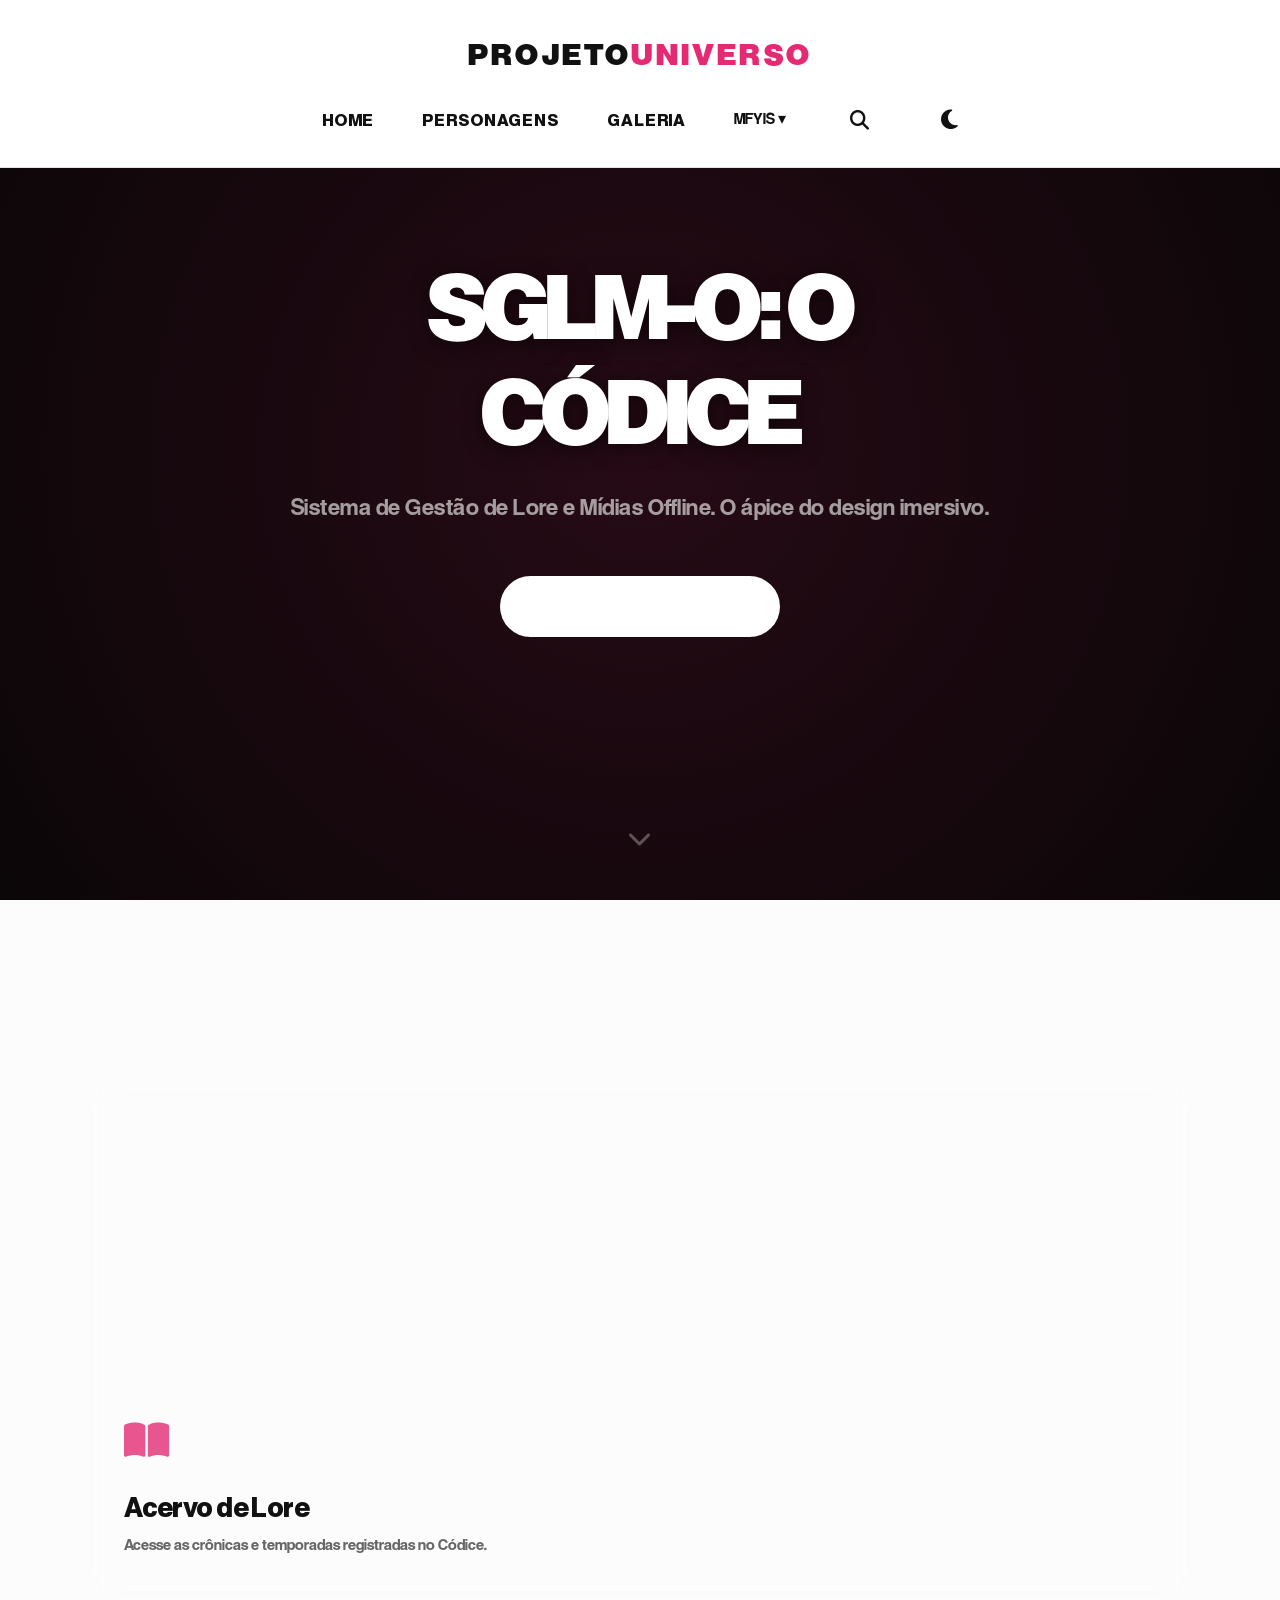
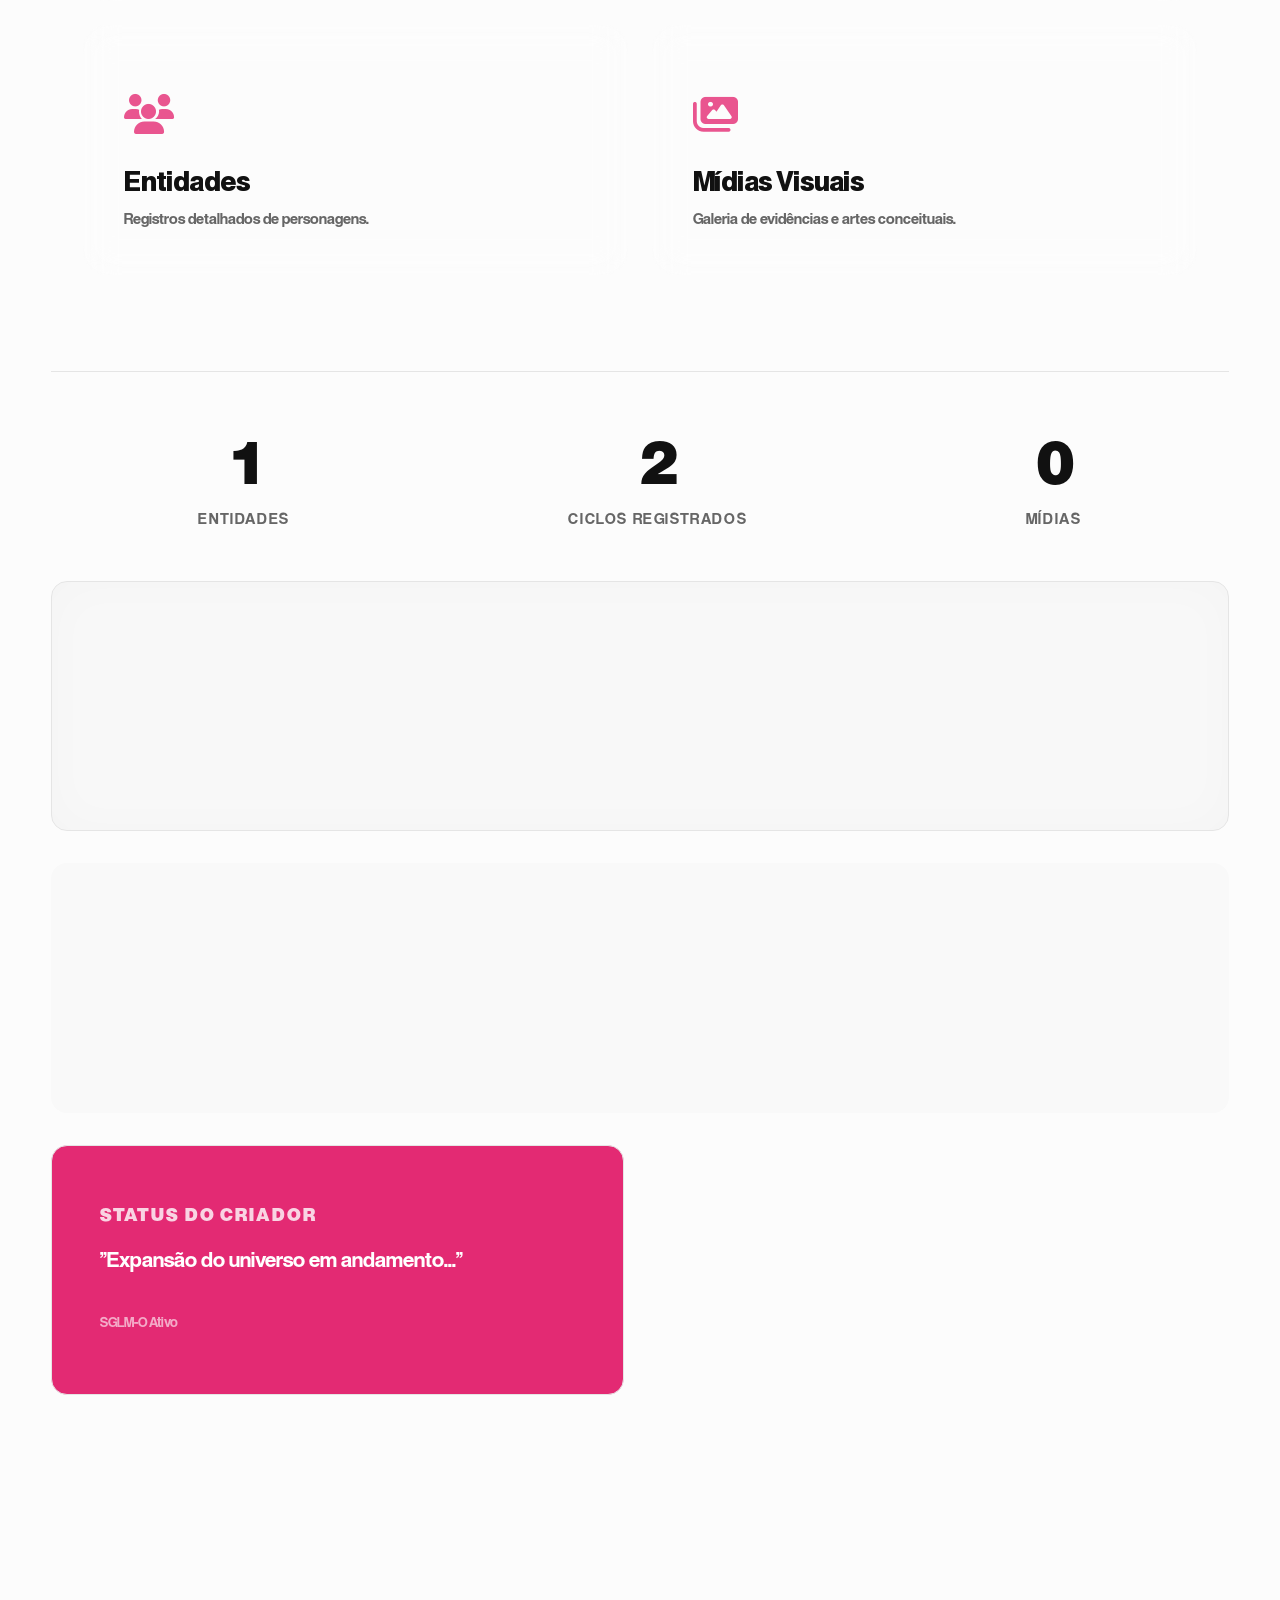
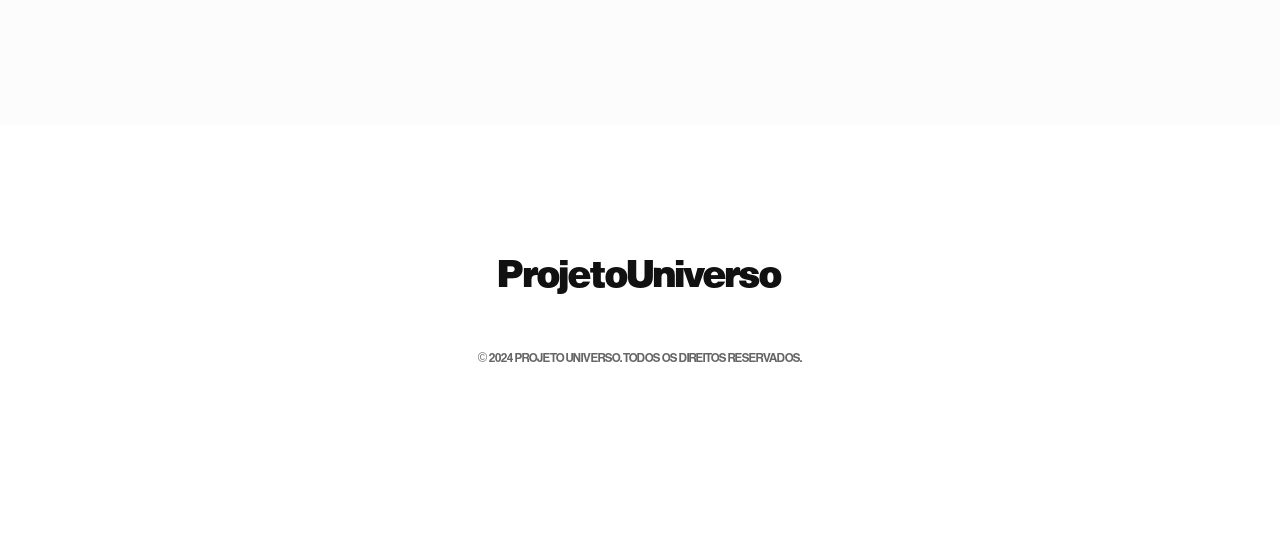
==== commit 426bb692: "fix: restore lost content blocks and eliminate excessive white space - Restored `.quote-engine-block" ====
--- a/index.html
+++ b/index.html
@@ -76,6 +76,31 @@
                 <!-- Dynamically injected via main.js -->
             </div>
         </section>
+
+        <!-- RESTORED BLOCKS -->
+        <section class="container" style="padding-top: 0;">
+            <div class="bento-grid">
+                <!-- L2: Quote Engine (Span 12) -->
+                <div class="quote-engine-block" id="home-quote">
+                    <!-- Dynamically injected via main.js -->
+                </div>
+
+                <!-- L3: Categories / Secondary Characters (Span 12) -->
+                <div class="bento-item categories-block" id="home-categories">
+                    <!-- Dynamically injected via main.js -->
+                </div>
+
+                <!-- L4: Creator Status (Span 6) -->
+                <div class="bento-item creator-status-card minimal-panel" id="home-status">
+                    <!-- Dynamically injected via main.js -->
+                </div>
+
+                <!-- L5: Gallery Mosaic (Span 12) -->
+                <div class="bento-item gallery-mosaic" id="home-gallery">
+                    <!-- Dynamically injected via main.js -->
+                </div>
+            </div>
+        </section>
     </main>
 
     <!-- Global Footer -->
--- a/css/style.css
+++ b/css/style.css
@@ -98,6 +98,22 @@
     flex-direction: column;
     align-items: center;
     gap: 1.5rem;
+    transition: transform 0.3s ease;
+}
+
+.global-header.headroom-hidden {
+    transform: translateY(-100%);
+}
+
+#reading-progress {
+    position: fixed;
+    top: 0;
+    left: 0;
+    height: 3px;
+    background: var(--color-primary);
+    z-index: 100000;
+    width: 0%;
+    transition: width 0.1s ease;
 }
 
 .global-header .logo {
@@ -195,7 +211,7 @@
     flex-wrap: wrap;
     align-items: center;
     gap: 4rem;
-    padding: 6rem 0;
+    padding: 3rem 0;
 }
 
 .feature-block > * {
@@ -210,7 +226,7 @@
     display: flex;
     justify-content: center;
     gap: 4rem;
-    padding: 6rem 0;
+    padding: 3rem 0;
     flex-wrap: wrap;
 }
 
@@ -225,7 +241,7 @@
 }
 
 .wide-banner {
-    padding: 6rem 0;
+    padding: 3rem 0;
 }
 
 .grid-complex {
@@ -233,14 +249,14 @@
     grid-template-columns: 1fr 2fr 1fr;
     gap: 3rem;
     align-items: center;
-    padding: 6rem 0;
+    padding: 3rem 0;
 }
 
 .footer-cards {
     display: grid;
     grid-template-columns: repeat(auto-fit, minmax(300px, 1fr));
     gap: 2rem;
-    padding: 4rem 0;
+    padding: 2rem 0;
 }
 
 /* Footer Global */
@@ -371,7 +387,7 @@
     font-style: italic;
     color: var(--color-text-main);
     line-height: 1.3;
-    margin-bottom: 100px;
+    margin-bottom: 2rem;
     position: relative;
 }
 
@@ -570,7 +586,7 @@
     letter-spacing: 0.05em;
     text-align: center;
     color: var(--color-text-main);
-    margin-bottom: 4rem;
+    margin-bottom: 2rem;
     text-transform: uppercase;
     letter-spacing: 0.05em;
 }
@@ -592,7 +608,7 @@
     border: none;
     height: 1px;
     background: linear-gradient(to right, transparent, var(--color-border), transparent);
-    margin: 0 auto 5rem;
+    margin: 0 auto 3rem;
     width: 60%;
 }
 
@@ -604,7 +620,7 @@
 }
 
 .data-row {
-    margin-bottom: 100px;
+    margin-bottom: 2rem;
 }
 
 .data-row strong {
@@ -626,7 +642,7 @@
     border: 1px solid var(--color-border);
     padding: 2.5rem;
     border-radius: var(--border-radius-minimal);
-    margin-bottom: 100px;
+    margin-bottom: 2rem;
     text-align: center;
 }
 
@@ -827,7 +843,7 @@
 .gallery-toolbar {
     display: flex;
     gap: 1.5rem;
-    margin-bottom: 100px;
+    margin-bottom: 2rem;
     align-items: center;
     flex-wrap: wrap;
 }
@@ -1635,7 +1651,7 @@
 
 @keyframes marqueeScroll {
     0% { transform: translateX(0); }
-    100% { transform: translateX(-33.33%); } /* Assuming 3 identical spans */
+    100% { transform: translateX(calc(-100% / 3)); } /* Assuming 3 identical spans */
 }
 
 
@@ -1732,7 +1748,7 @@
 
 /* System Stats Premium */
 .system-stats-premium {
-    padding: 4rem 2rem 8rem 2rem;
+    padding: 4rem 2rem 3rem 2rem;
     border-top: 1px solid var(--color-border);
 }
 
@@ -1783,3 +1799,360 @@
 body.dark-mode .hero-premium h1, body.dark-mode .hero-premium p {
     /* Já estilizado inline ou herda, apenas para segurança caso haja overrides globais */
 }
+
+/* =========================================
+   SGLM-O PREMIUM GALLERY & ALBUM V2
+   ========================================= */
+
+/* Gallery Header & Toolbar */
+.gallery-header-premium {
+    text-align: center;
+    margin: 2rem 0;
+}
+
+.gallery-header-premium h1 {
+    font-family: 'EuropaGroteskSH', sans-serif;
+    font-weight: 700;
+    font-size: clamp(2.5rem, 5vw, 4rem);
+    letter-spacing: -0.03em;
+    color: var(--color-text-main);
+}
+
+.gallery-header-premium p {
+    font-family: 'EuropaGroteskSH', sans-serif;
+    font-weight: 500;
+    font-size: 1.1rem;
+    color: var(--color-text-muted);
+    letter-spacing: 0.02em;
+}
+
+.gallery-toolbar-premium {
+    padding: 1.5rem 2.5rem;
+    display: flex;
+    gap: 2.5rem;
+    align-items: center;
+    flex-wrap: wrap;
+    margin-bottom: 2rem;
+    border-radius: 20px;
+}
+
+.toolbar-group {
+    display: flex;
+    flex-direction: column;
+    gap: 0.5rem;
+    flex: 1;
+    min-width: 200px;
+}
+
+.toolbar-group label {
+    font-family: 'EuropaGroteskSH', sans-serif;
+    font-weight: 600;
+    font-size: 0.85rem;
+    text-transform: uppercase;
+    letter-spacing: 0.05em;
+    color: var(--color-text-muted);
+}
+
+/* Premium Gallery Grid */
+.gallery-grid-premium {
+    display: grid;
+    grid-template-columns: repeat(auto-fill, minmax(320px, 1fr));
+    gap: 2.5rem;
+}
+
+/* Album Card Premium */
+.album-card-premium {
+    aspect-ratio: 16/9;
+    border-radius: 20px;
+    overflow: hidden;
+    position: relative;
+    display: block;
+    box-shadow: 0 10px 30px rgba(0,0,0,0.1);
+    transition: transform 0.5s cubic-bezier(0.16, 1, 0.3, 1), box-shadow 0.5s;
+    background-color: var(--color-surface);
+}
+
+.album-card-premium:hover {
+    transform: scale(1.03);
+    box-shadow: 0 20px 40px rgba(0,0,0,0.25);
+}
+
+.album-card-bg {
+    width: 100%;
+    height: 100%;
+    object-fit: cover;
+    transition: transform 0.8s cubic-bezier(0.16, 1, 0.3, 1);
+}
+
+.album-card-premium:hover .album-card-bg {
+    transform: scale(1.08);
+}
+
+.album-card-overlay {
+    position: absolute;
+    inset: 0;
+    background: linear-gradient(to top, rgba(0,0,0,0.85) 0%, rgba(0,0,0,0) 60%);
+    opacity: 0;
+    transition: opacity 0.4s ease;
+    display: flex;
+    flex-direction: column;
+    justify-content: flex-end;
+    padding: 1.5rem;
+    z-index: 2;
+}
+
+.album-card-premium:hover .album-card-overlay {
+    opacity: 1;
+}
+
+.album-card-title {
+    font-family: 'EuropaGroteskSH', sans-serif;
+    font-weight: 700;
+    font-size: 1.5rem;
+    color: #FFF;
+    margin-bottom: 0.2rem;
+    letter-spacing: -0.01em;
+}
+
+.album-card-meta {
+    font-family: 'EuropaGroteskSH', sans-serif;
+    font-weight: 500;
+    font-size: 0.9rem;
+    color: rgba(255, 255, 255, 0.7);
+    display: flex;
+    align-items: center;
+    gap: 0.8rem;
+}
+
+/* Skeleton Loading / Shimmer */
+.shimmer {
+    background: linear-gradient(90deg, var(--color-surface) 0%, rgba(255,255,255,0.05) 50%, var(--color-surface) 100%);
+    background-size: 200% 100%;
+    animation: shimmerAnim 2s infinite linear;
+}
+
+body.light-mode .shimmer {
+    background: linear-gradient(90deg, #EEE 0%, #F5F5F5 50%, #EEE 100%);
+    background-size: 200% 100%;
+}
+
+.skeleton-album {
+    aspect-ratio: 16/9;
+    border-radius: 20px;
+}
+
+@keyframes shimmerAnim {
+    0% { background-position: -200% 0; }
+    100% { background-position: 200% 0; }
+}
+
+/* Admin Dashboard Mode (Album View) */
+.admin-dashboard-mode {
+    padding: 2.5rem;
+    border-radius: 24px;
+    margin-bottom: 3rem;
+    background: rgba(10, 10, 10, 0.5); /* Darker admin feel */
+    border: 1px solid rgba(255,255,255,0.08);
+}
+
+body.light-mode .admin-dashboard-mode {
+    background: rgba(255, 255, 255, 0.8);
+    border: 1px solid rgba(0,0,0,0.08);
+}
+
+.dashboard-header-flex {
+    display: flex;
+    justify-content: space-between;
+    align-items: flex-start;
+    flex-wrap: wrap;
+    gap: 2rem;
+    margin-top: 1.5rem;
+}
+
+.dashboard-titles h1 {
+    font-family: 'EuropaGroteskSH', sans-serif;
+    font-weight: 700;
+    font-size: 2.5rem;
+    margin-bottom: 0.5rem;
+    letter-spacing: -0.02em;
+}
+
+.tags-pill-container {
+    display: flex;
+    gap: 0.5rem;
+    flex-wrap: wrap;
+    margin-top: 1rem;
+}
+
+.tag-pill {
+    background: rgba(227, 42, 115, 0.15);
+    color: var(--color-primary);
+    padding: 0.4rem 1rem;
+    border-radius: 50px;
+    font-size: 0.8rem;
+    font-weight: 600;
+    text-transform: uppercase;
+    letter-spacing: 0.05em;
+    border: 1px solid rgba(227, 42, 115, 0.3);
+}
+
+.premium-input {
+    background: transparent;
+    border: 1px solid var(--color-border);
+    color: var(--color-text-main);
+    padding: 0.8rem 1.5rem;
+    border-radius: 12px;
+    font-family: 'EuropaGroteskSH', sans-serif;
+    font-weight: 500;
+    width: 300px;
+    outline: none;
+    transition: border-color 0.3s;
+}
+
+.premium-input:focus {
+    border-color: var(--color-primary);
+}
+
+.btn-premium-ghost {
+    background: transparent;
+    color: var(--color-text-main);
+    border: 1px solid var(--color-border);
+    padding: 0.8rem 1.5rem;
+    border-radius: 12px;
+    font-weight: 600;
+    cursor: pointer;
+    transition: all 0.3s ease;
+}
+
+.btn-premium-ghost:hover {
+    background: var(--color-primary);
+    color: #FFF;
+    border-color: var(--color-primary);
+}
+
+.dashboard-tags-editor {
+    display: none;
+    margin-top: 2rem;
+    gap: 1rem;
+    align-items: center;
+    flex-wrap: wrap;
+    padding-top: 1.5rem;
+    border-top: 1px solid var(--color-border);
+}
+
+/* Album Photos Grid Premium */
+.photos-grid-premium {
+    display: grid;
+    grid-template-columns: repeat(auto-fill, minmax(250px, 1fr));
+    gap: 2rem;
+    margin-bottom: 5rem;
+}
+
+.photo-card-premium {
+    position: relative;
+    border-radius: 16px;
+    overflow: hidden;
+    cursor: pointer;
+    transition: transform 0.3s, box-shadow 0.3s;
+    background: var(--color-surface);
+}
+
+.photo-card-premium:hover {
+    transform: translateY(-5px);
+    box-shadow: 0 15px 30px rgba(0,0,0,0.15);
+}
+
+.photo-card-premium img {
+    width: 100%;
+    height: 100%;
+    object-fit: cover;
+    aspect-ratio: 1/1; /* Base ratio, but allows varying if logic adjusts */
+    display: block;
+}
+
+/* Sortable JS Ghost (Drag & Drop) */
+.sortable-ghost {
+    opacity: 0.4;
+    transform: scale(0.95);
+    background: var(--color-primary) !important;
+    border: 2px dashed #FFF;
+    border-radius: 16px;
+}
+
+/* Lightbox Premium Override */
+.photo-modal-premium {
+    position: fixed !important;
+    top: 0 !important;
+    left: 0 !important;
+    width: 100vw !important;
+    height: 100vh !important;
+    z-index: 99999 !important;
+    display: flex !important;
+    justify-content: center !important;
+    align-items: center !important;
+    padding: 3rem !important;
+    opacity: 0;
+    pointer-events: none;
+    transition: opacity 0.4s ease;
+}
+
+.modal-blur-backdrop {
+    position: absolute;
+    inset: 0;
+    background: rgba(0, 0, 0, 0.6);
+    backdrop-filter: blur(20px) contrast(0.8);
+    -webkit-backdrop-filter: blur(20px) contrast(0.8);
+    z-index: 1;
+}
+
+.photo-modal-premium.active {
+    opacity: 1 !important;
+    pointer-events: auto !important;
+}
+
+.photo-modal-premium .modal-split {
+    z-index: 2;
+    background: transparent !important;
+    box-shadow: none !important;
+}
+
+.photo-modal-premium .modal-img-container {
+    background: transparent !important;
+}
+
+.photo-modal-premium .modal-sidebar {
+    background: rgba(20, 20, 20, 0.75) !important;
+    backdrop-filter: blur(30px);
+    border: 1px solid rgba(255,255,255,0.1) !important;
+    border-radius: 24px;
+    margin-left: 2rem;
+}
+
+body.light-mode .photo-modal-premium .modal-sidebar {
+    background: rgba(255, 255, 255, 0.85) !important;
+    border: 1px solid rgba(0,0,0,0.1) !important;
+}
+
+.photo-modal-premium .modal-close,
+.photo-modal-premium .modal-nav {
+    background: rgba(255, 255, 255, 0.1);
+    backdrop-filter: blur(10px);
+    border: 1px solid rgba(255,255,255,0.2);
+    color: #FFF;
+}
+
+.photo-modal-premium .modal-close:hover,
+.photo-modal-premium .modal-nav:hover {
+    background: var(--color-primary);
+    transform: scale(1.1);
+}
+
+.w-100 { width: 100%; }
+
+/* Edit mode active specific */
+.edit-mode-active .photo-card-premium {
+    cursor: grab;
+}
+.edit-mode-active .photo-card-premium:active {
+    cursor: grabbing;
+}
